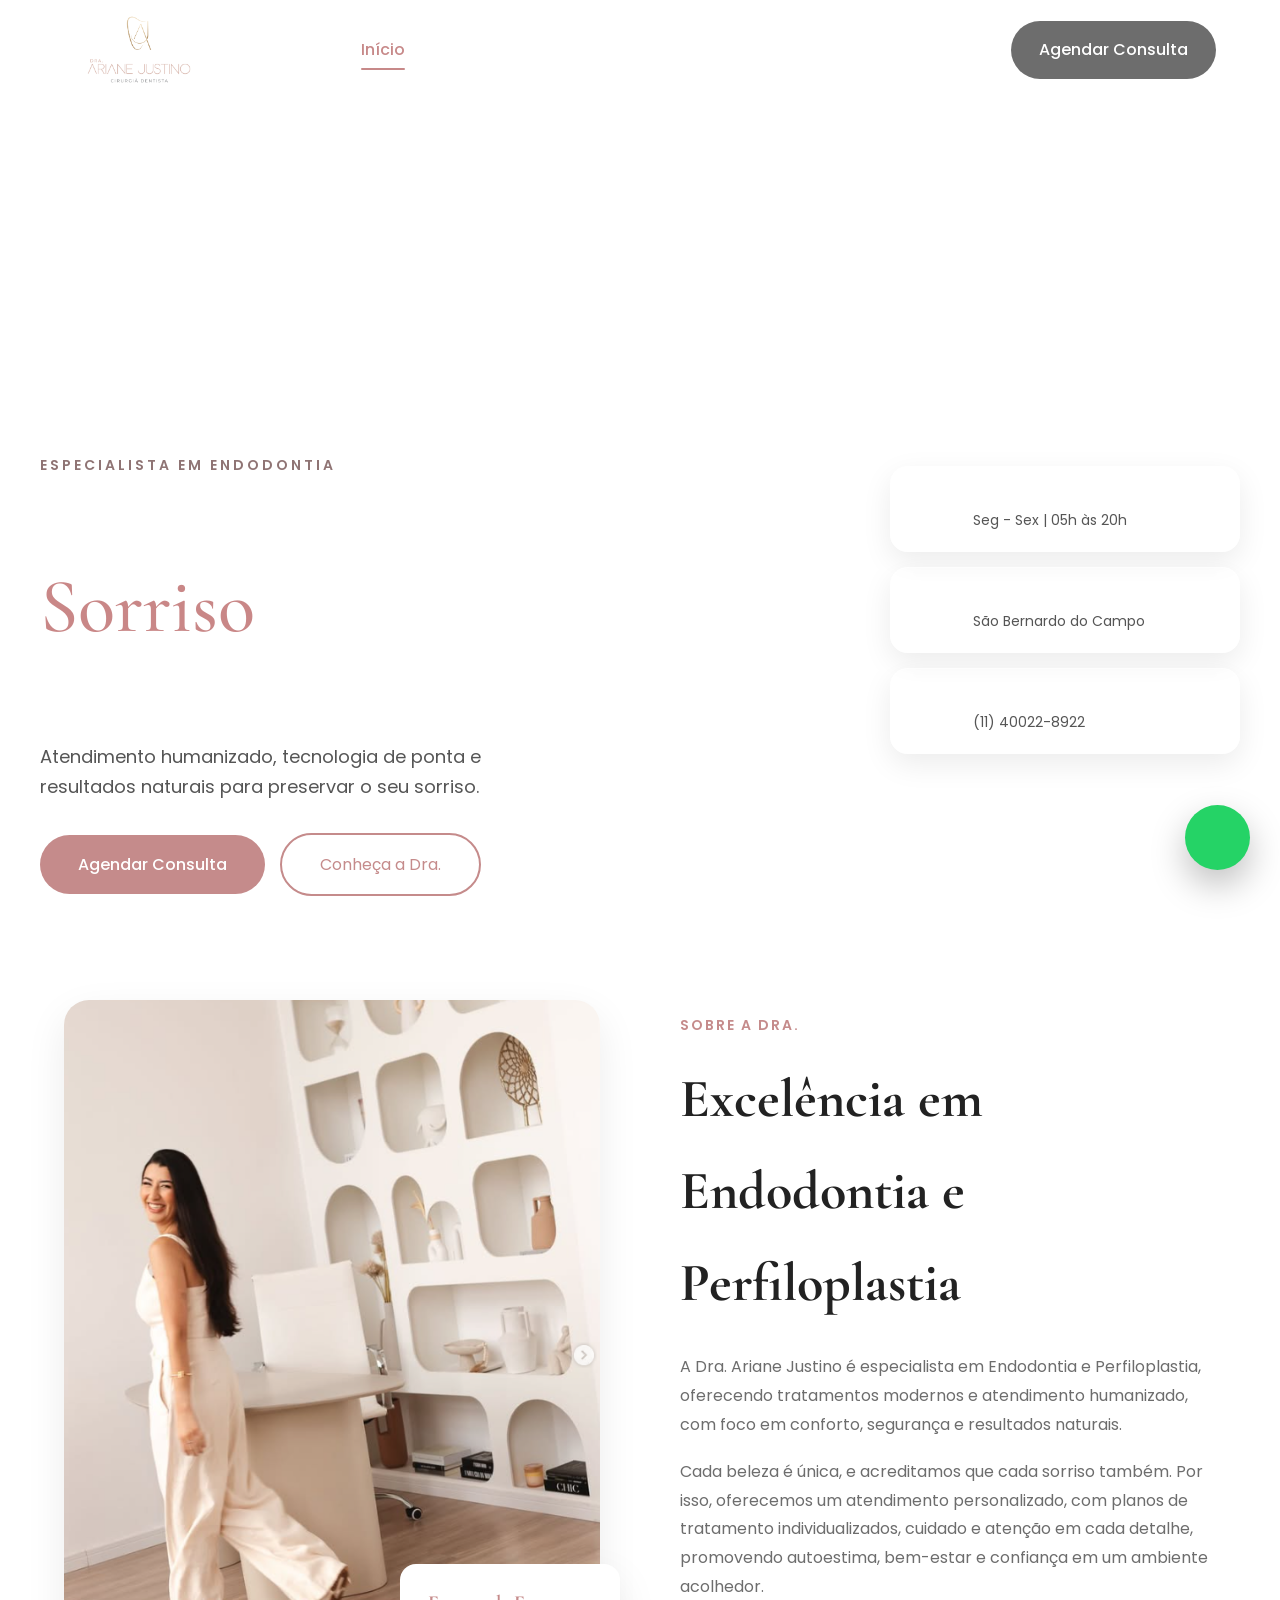
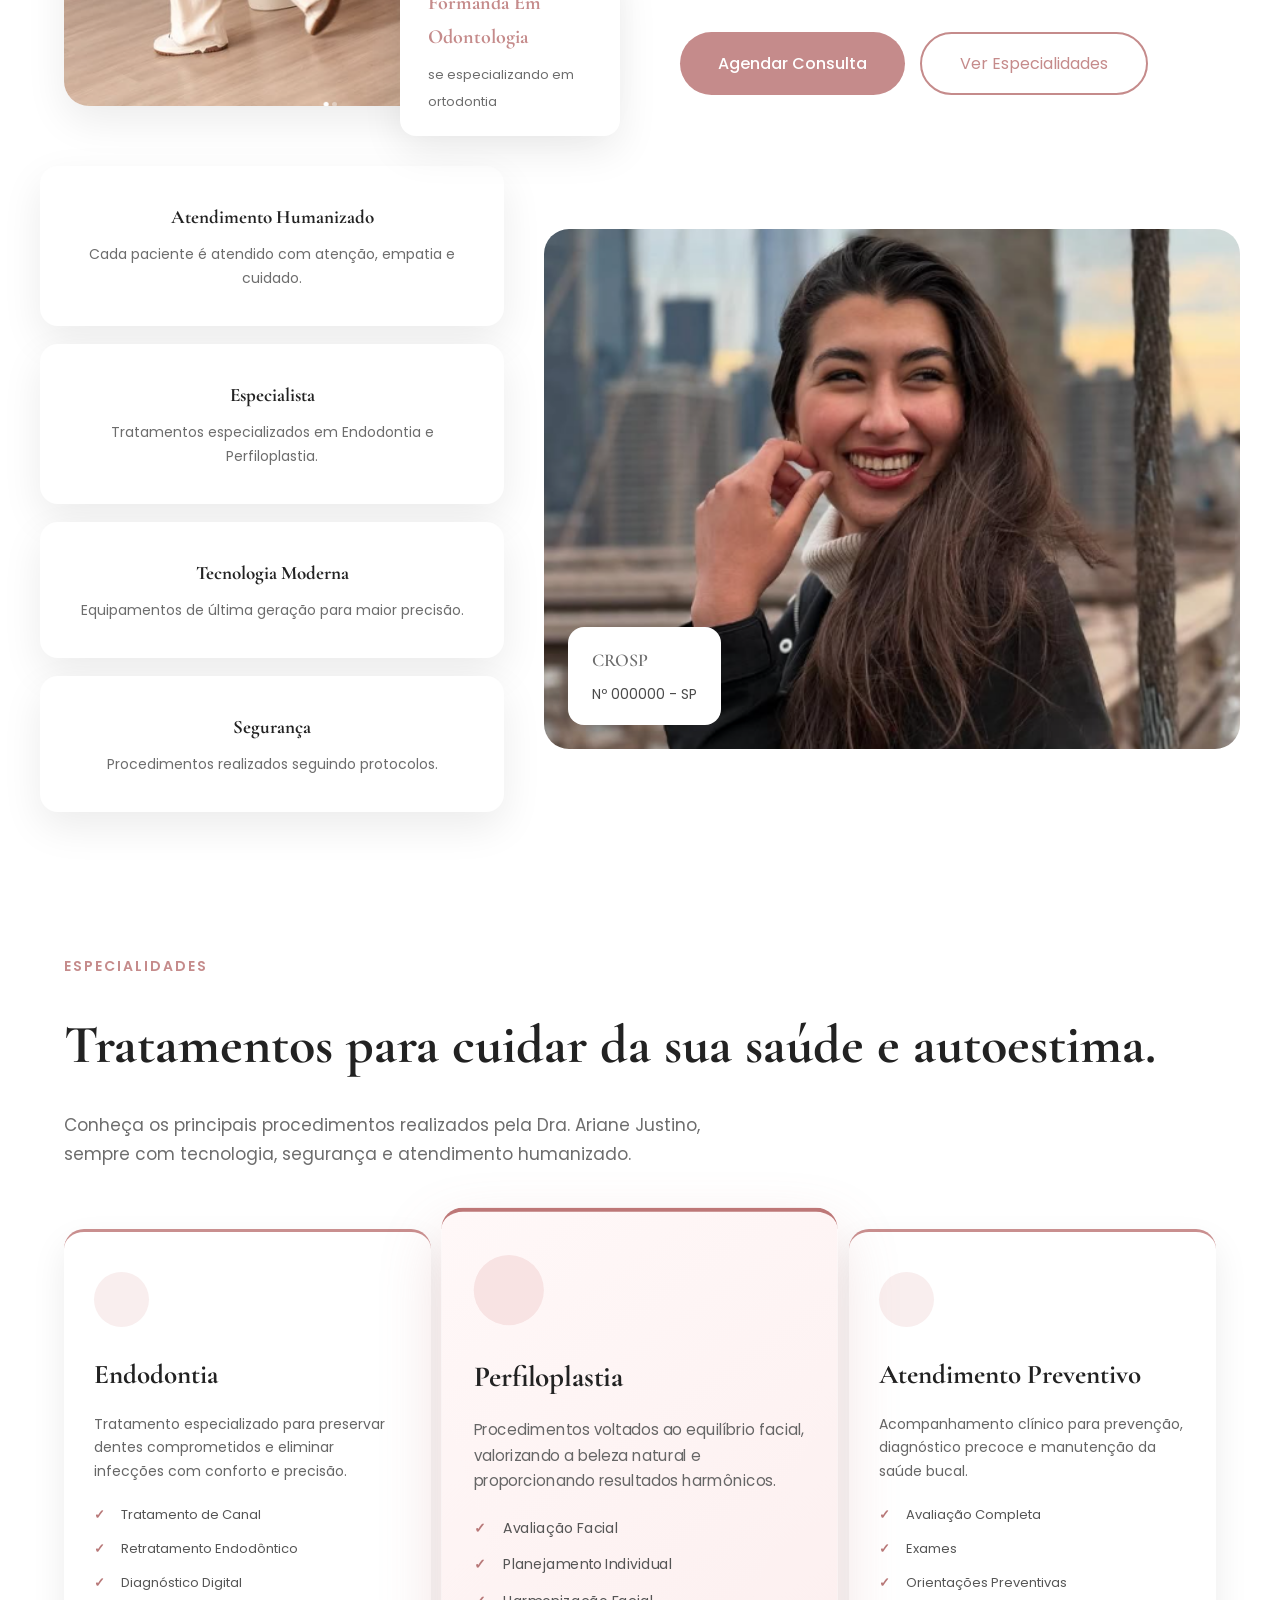
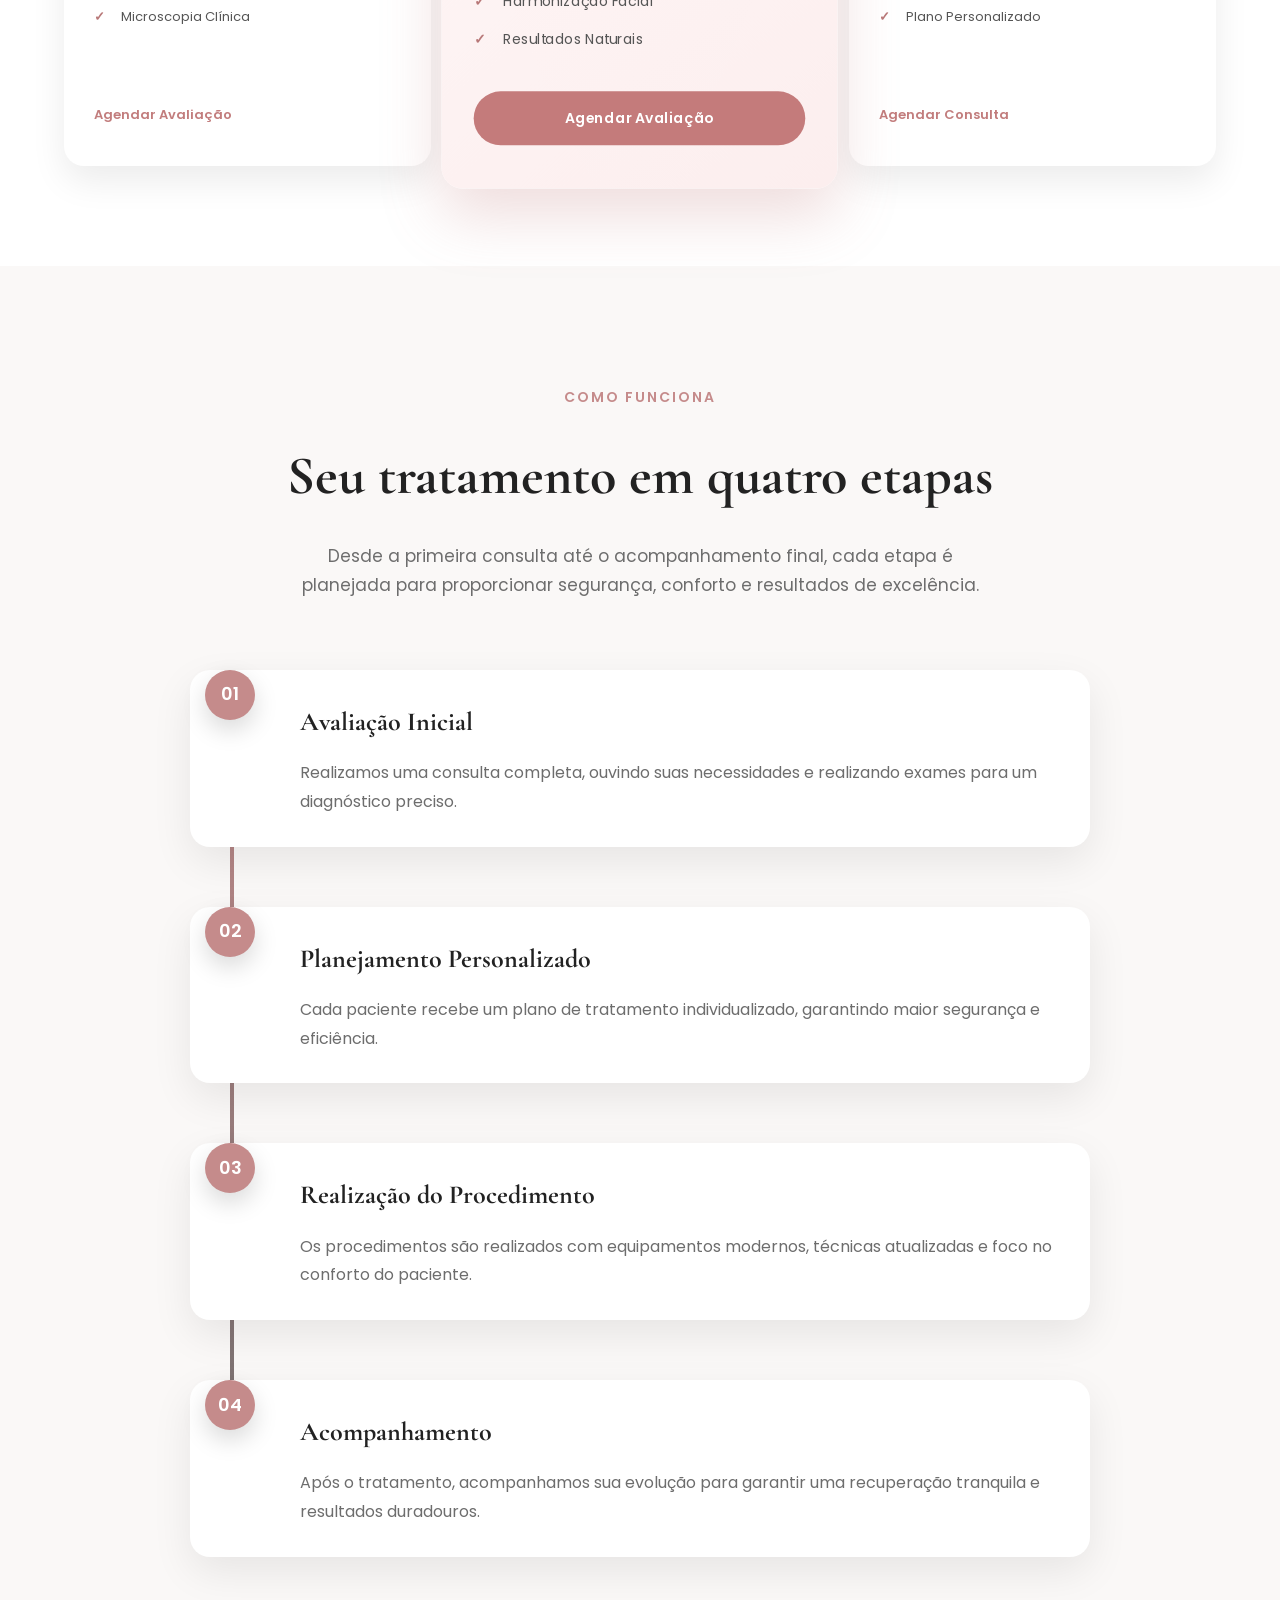
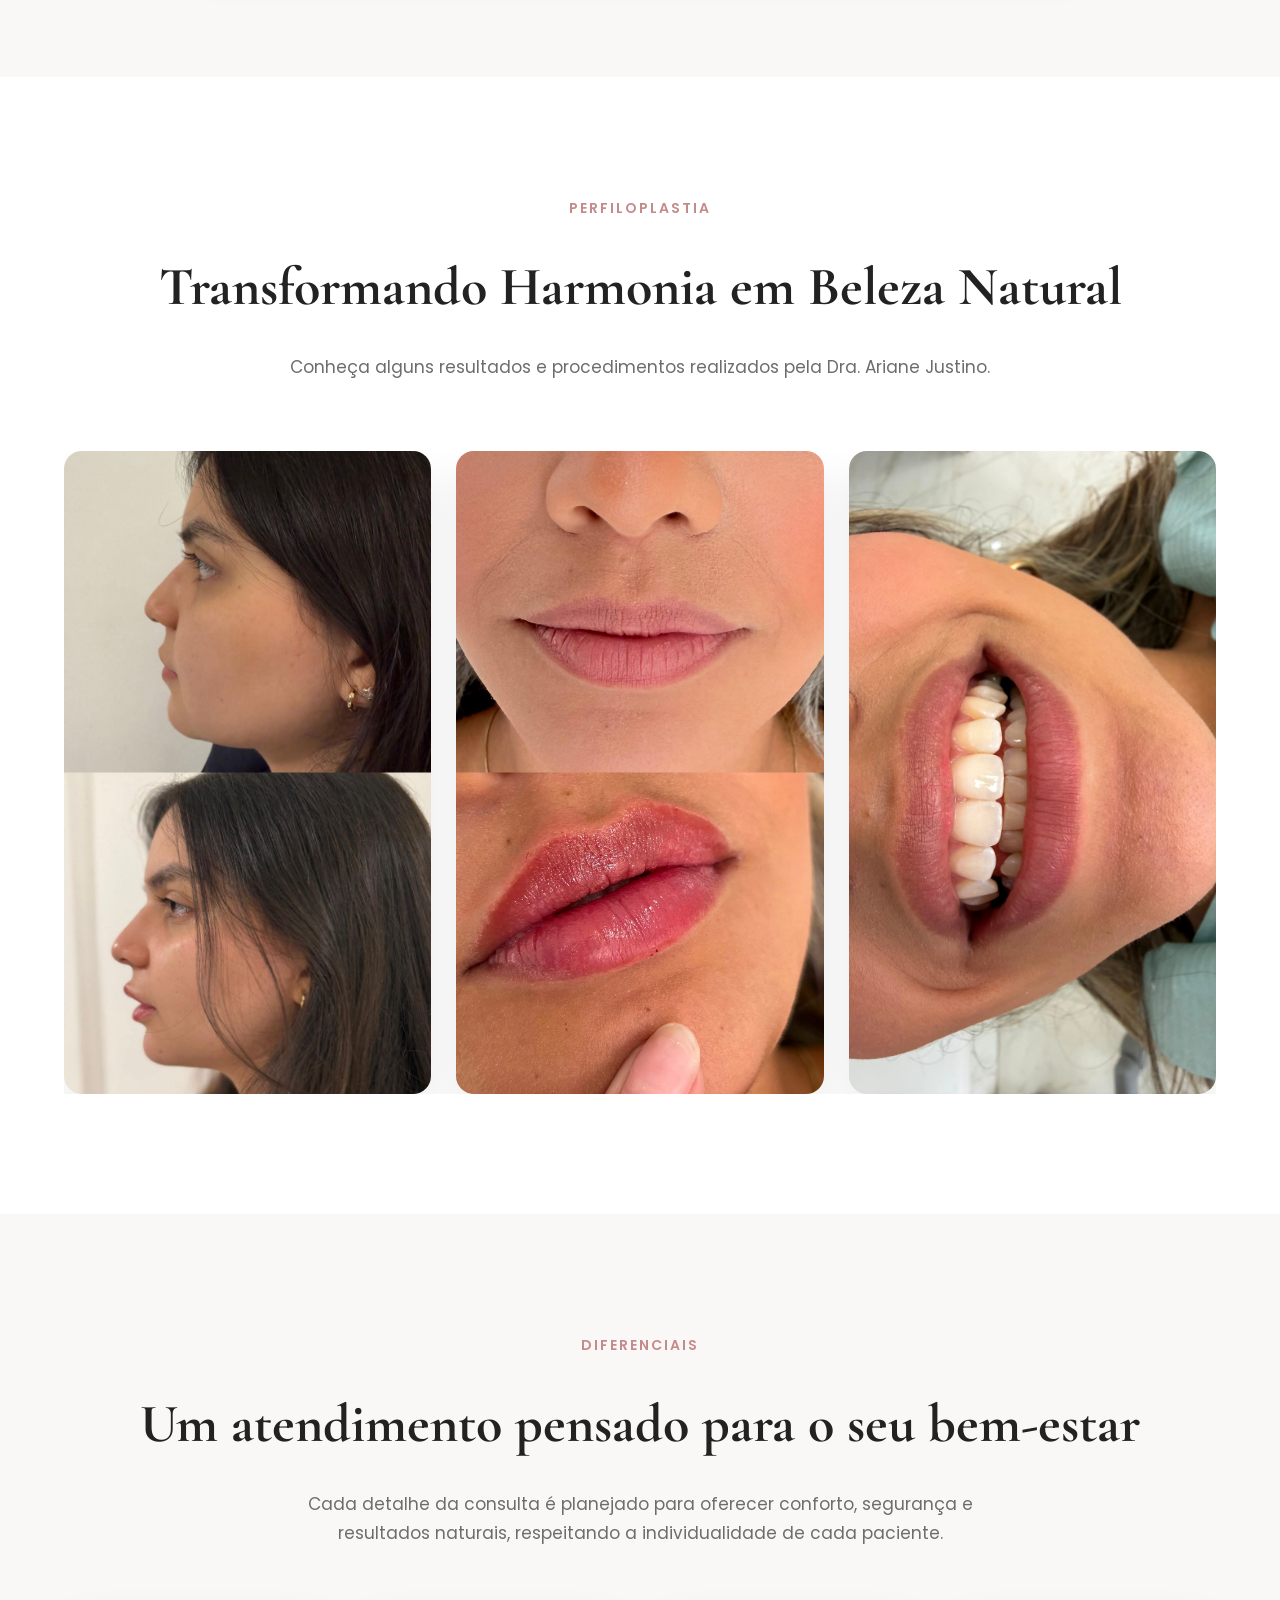
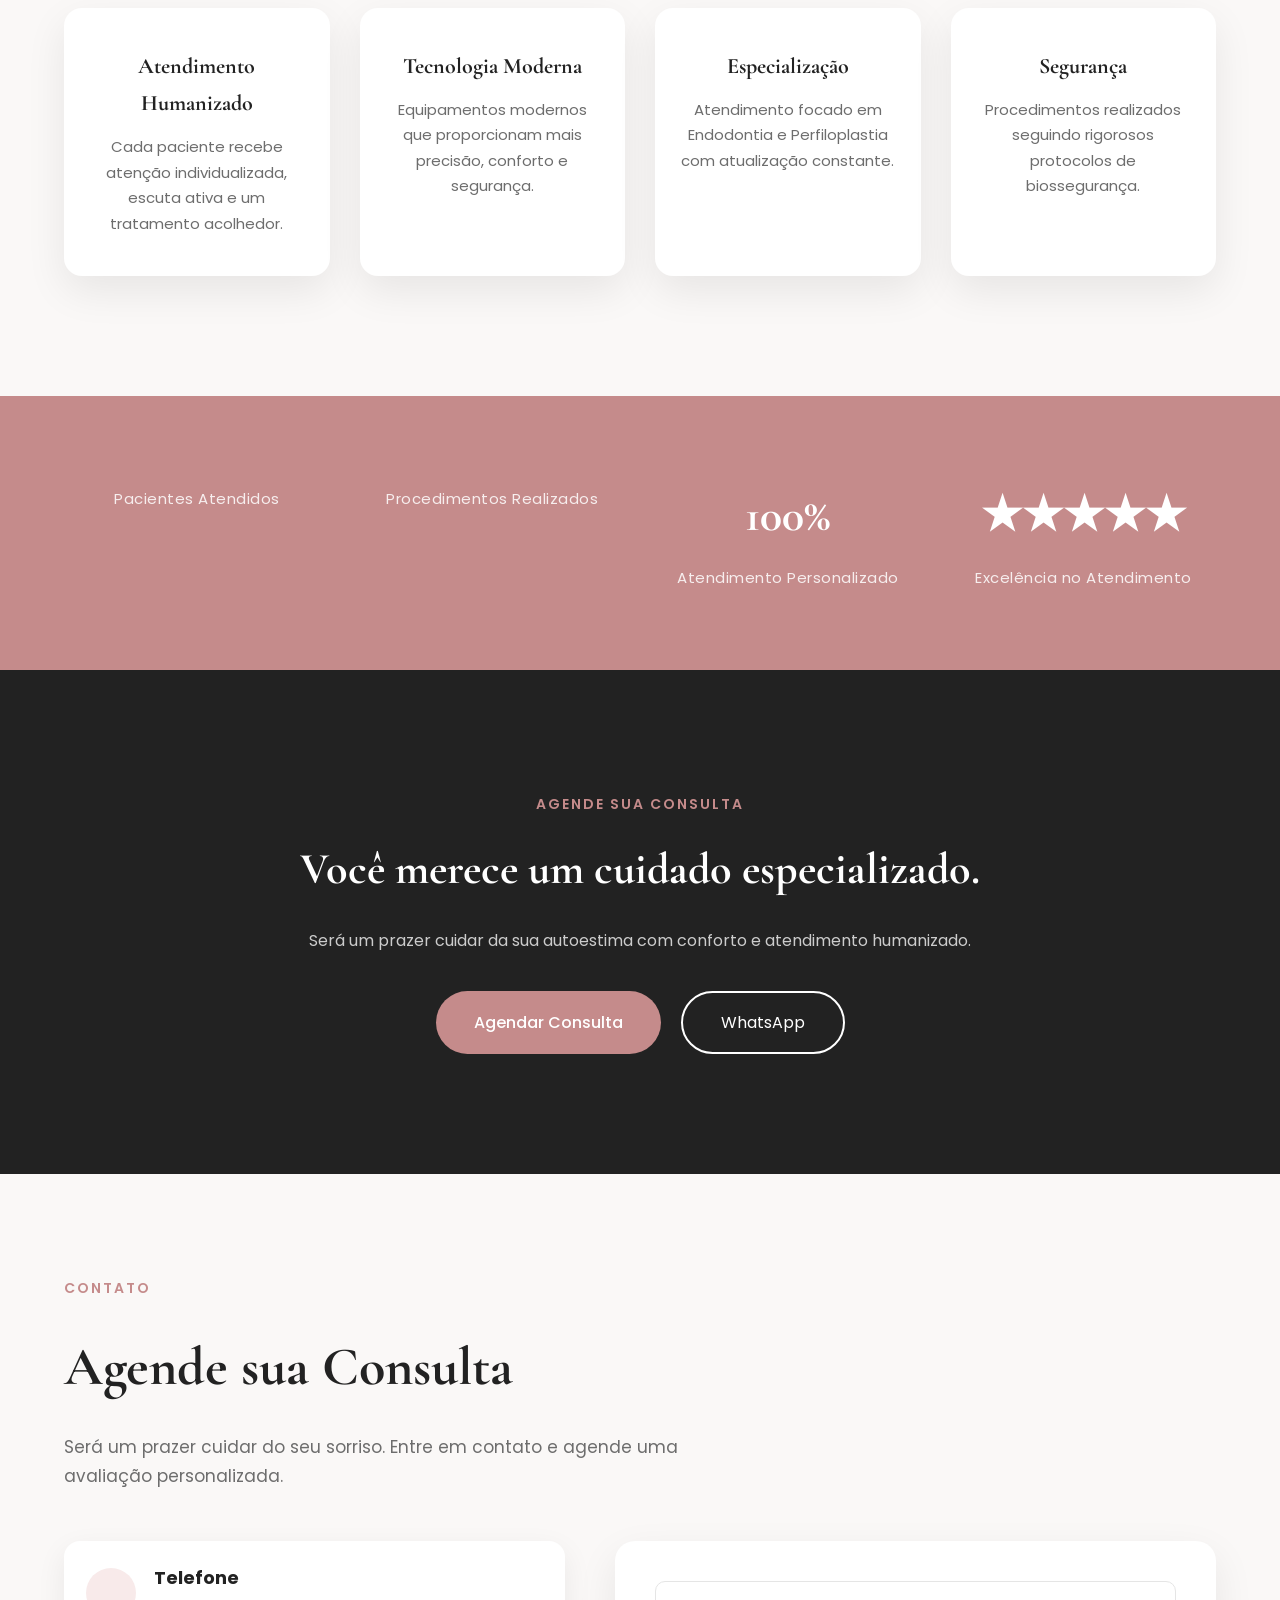
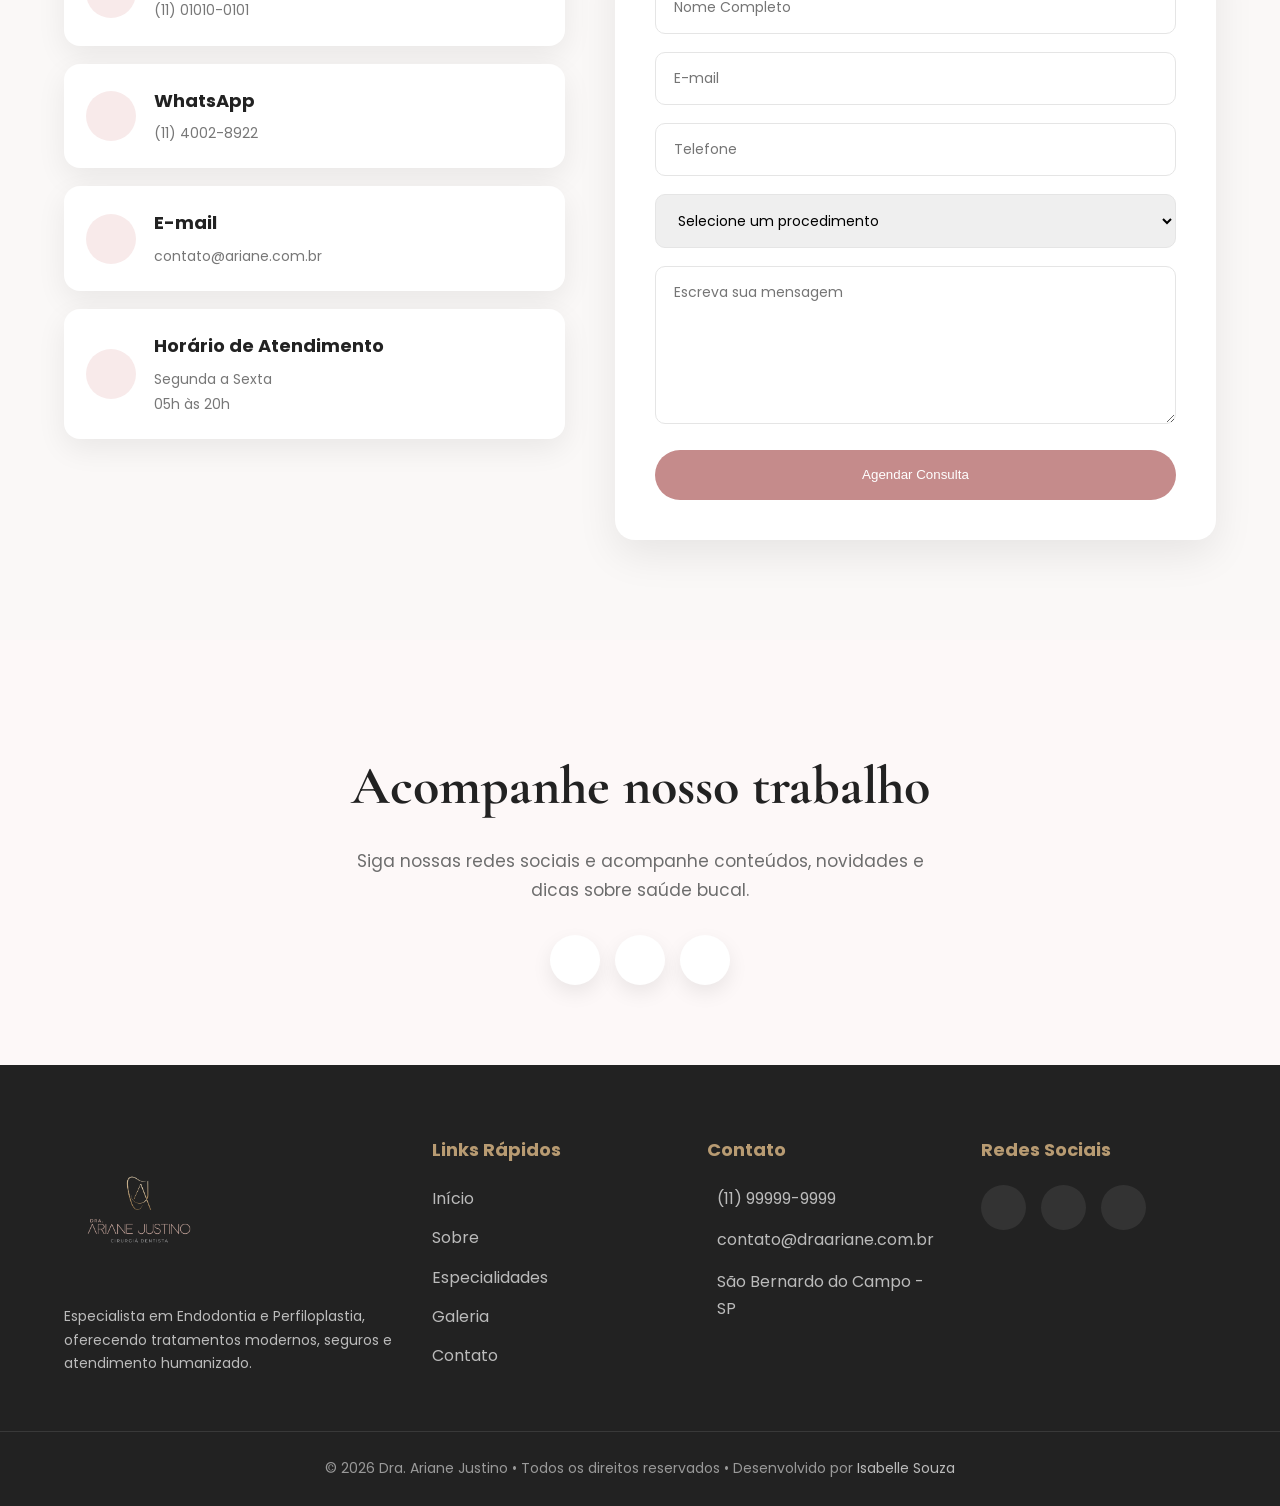
==== site-dentista/index.html @ b3c5ab9c "finalização" ====
<!DOCTYPE html>
<html lang="pt-BR">

<head>

    <meta charset="UTF-8">
    <meta name="viewport" content="width=device-width, initial-scale=1.0">
    <meta name="description"content="Especialista em Endodontia e Perfiloplastia. Atendimento humanizado porque ela é uma fofinha.">
    <meta name="keywords"content="dentista, endodontia e perfiloplastia">
    <meta name="author"content="Dra.Ariane Justino">

    <title>Dra. Ariane Justino | Endodontia e Perfiloplastia</title>

   
    <link rel="preconnect" href="https://fonts.googleapis.com">
    <link rel="preconnect" href="https://fonts.gstatic.com" crossorigin>
    <link href="https://fonts.googleapis.com/css2?family=Cormorant+Garamond:wght@400;500;600;700&family=Poppins:wght@300;400;500;600&display=swap" rel="stylesheet">
    <link href="https://cdn.jsdelivr.net/npm/remixicon@4.3.0/fonts/remixicon.css" rel="stylesheet">
    <link rel="stylesheet" href="css/ariane.css">

</head>

<body>

<header>

    <div class="container">

        <a href="#inicio">
            <img src="img/logo.png" class="logo" alt="Logo Dra. Ariane">
        </a>

        <nav>
            <a href="#inicio">Início</a>
            <a href="#sobre">Sobre</a>
            <a href="#especialidades">Especialidades</a>
            <a href="#galeria">Galeria</a>
            <a href="#contato">Contato</a>
        </nav>

        <a href="https://wa.me/5511999999999"
           class="btn-header"
           target="_blank"
           rel="noopener">
            Agendar Consulta
        </a>

        <!-- MENU HAMBÚRGUER -->
        <div class="menu-toggle">
            <span></span>
            <span></span>
            <span></span>
        </div>

    </div>

</header>

<section class="hero" id="inicio">

    <!-- Vídeo -->
    <video autoplay muted loop playsinline class="hero-video">
        <source src="videos/hero.mp4" type="video/mp4">
    </video>

    <!-- Conteúdo -->
    <div class="container hero-container">

        <div class="hero-text">

            <span class="subtitle">
                ESPECIALISTA EM ENDODONTIA
            </span>

            <h1>
                Cuide do seu
                <span>Sorriso</span>
                com quem entende.
            </h1>

            <p>
                Atendimento humanizado,
                tecnologia de ponta
                e resultados naturais
                para preservar o seu sorriso.
            </p>

            <div class="hero-buttons">
                <a href="#contato" class="btn-primary">
                    Agendar Consulta
                </a>
                <a href="#sobre" class="btn-secondary">
                    Conheça a Dra.
                </a>
            </div>

        </div>

        <div class="hero-info">

            <div class="glass-card">
                <i class="ri-time-line"></i>
                <div>
                    <h3>HORÁRIOS</h3>
                    <p>Seg - Sex | 05h às 20h</p>
                </div>
            </div>

            <div class="glass-card">
                <i class="ri-map-pin-line"></i>
                <div>
                    <h3>LOCALIZAÇÃO</h3>
                    <p>São Bernardo do Campo</p>
                </div>
            </div>

            <div class="glass-card">
                <i class="ri-whatsapp-line"></i>
                <div>
                    <h3>WHATSAPP</h3>
                    <p>(11) 40022-8922</p>
                </div>
            </div>

        </div>

    </div>

</section>

<!-- SOBRE -->

<section class="about" id="sobre">

    <div class="container about-container">

        <!-- FOTO -->
        <div class="about-image">

            <img src="img/ariane-justino.png" alt="Dra. Ariane Justino">

            <div class="experience-card">
                <h2>formanda em odontologia</h2>
                <span>se especializando em ortodontia</span>
            </div>

        </div>

        <!-- TEXTO -->
        <div class="about-content">

            <span class="section-subtitle">
                SOBRE A DRA.
            </span>

            <h2 class="section-title">
                Excelência em Endodontia
                e Perfiloplastia
            </h2>

            <p>
                A Dra. Ariane Justino é especialista em Endodontia e
                Perfiloplastia, oferecendo tratamentos modernos e
                atendimento humanizado, com foco em conforto,
                segurança e resultados naturais.
            </p>

            <p>
                Cada beleza é única, e acreditamos que cada sorriso também.
                Por isso, oferecemos um atendimento personalizado,
                com planos de tratamento individualizados,
                cuidado e atenção em cada detalhe, promovendo autoestima,
                bem-estar e confiança em um ambiente acolhedor.
            </p>

            <div class="about-buttons">
                <a href="#contato" class="btn-primary">
                    Agendar Consulta
                </a>
                <a href="#especialidades" class="btn-secondary">
                    Ver Especialidades
                </a>
            </div>

        </div>

    </div>

    <!-- DIFERENCIAIS -->
    <div class="about-highlight">

        <!-- CARDS -->
        <div class="features-container">

            <div class="feature-card">
                <i class="ri-heart-pulse-fill"></i>
                <h3>Atendimento Humanizado</h3>
                <p>
                    Cada paciente é atendido com
                    atenção, empatia e cuidado.
                </p>
            </div>

            <div class="feature-card">
                <i class="ri-tooth-line"></i>
                <h3>Especialista</h3>
                <p>
                    Tratamentos especializados
                    em Endodontia e Perfiloplastia.
                </p>
            </div>

            <div class="feature-card">
                <i class="ri-hospital-line"></i>
                <h3>Tecnologia Moderna</h3>
                <p>
                    Equipamentos de última geração
                    para maior precisão.
                </p>
            </div>

            <div class="feature-card">
                <i class="ri-shield-check-fill"></i>
                <h3>Segurança</h3>
                <p>
                    Procedimentos realizados
                    seguindo protocolos.
                </p>
            </div>

        </div>

        <!-- FOTO -->
        <div class="about-photo">

            <img src="img/dr-ariane-justino.png" alt="Dra. Ariane Justino">

            <div class="crosp-card">
                <h3>CROSP</h3>
                <span>Nº 000000 - SP</span>
            </div>

        </div>

    </div>

</section>

<!-- ESPECIALIDADES -->

<section class="services" id="especialidades">

    <div class="container">

        <span class="section-subtitle">
            ESPECIALIDADES
        </span>

        <h2 class="section-title">
            Tratamentos para cuidar
            da sua saúde e autoestima.
        </h2>

        <p class="section-description">
            Conheça os principais procedimentos realizados pela
            Dra. Ariane Justino, sempre com tecnologia,
            segurança e atendimento humanizado.
        </p>

        <div class="services-grid">

            <article class="service-card">

                <div class="service-icon">
                    <i class="ri-tooth-line"></i>
                </div>

                <h3>Endodontia</h3>

                <p>
                    Tratamento especializado para preservar
                    dentes comprometidos e eliminar infecções
                    com conforto e precisão.
                </p>

                <ul>
                    <li><i class="ri-check-line"></i> Tratamento de Canal</li>
                    <li><i class="ri-check-line"></i> Retratamento Endodôntico</li>
                    <li><i class="ri-check-line"></i> Diagnóstico Digital</li>
                    <li><i class="ri-check-line"></i> Microscopia Clínica</li>
                </ul>

                <a href="#contato" class="service-button">
                    Agendar Avaliação
                    <i class="ri-arrow-right-line"></i>
                </a>

            </article>

            <article class="service-card">

                <div class="service-icon">
                    <i class="ri-sparkling-2-line"></i>
                </div>

                <h3>Perfiloplastia</h3>

                <p>
                    Procedimentos voltados ao equilíbrio facial,
                    valorizando a beleza natural e proporcionando
                    resultados harmônicos.
                </p>

                <ul>
                    <li><i class="ri-check-line"></i> Avaliação Facial</li>
                    <li><i class="ri-check-line"></i> Planejamento Individual</li>
                    <li><i class="ri-check-line"></i> Harmonização Facial</li>
                    <li><i class="ri-check-line"></i> Resultados Naturais</li>
                </ul>

                <a href="#contato" class="service-button">
                    Agendar Avaliação
                    <i class="ri-arrow-right-line"></i>
                </a>

            </article>

            <article class="service-card">

                <div class="service-icon">
                    <i class="ri-heart-pulse-line"></i>
                </div>

                <h3>Atendimento Preventivo</h3>

                <p>
                    Acompanhamento clínico para prevenção,
                    diagnóstico precoce e manutenção da saúde bucal.
                </p>

                <ul>
                    <li><i class="ri-check-line"></i> Avaliação Completa</li>
                    <li><i class="ri-check-line"></i> Exames</li>
                    <li><i class="ri-check-line"></i> Orientações Preventivas</li>
                    <li><i class="ri-check-line"></i> Plano Personalizado</li>
                </ul>

                <a href="#contato" class="service-button">
                    Agendar Consulta
                    <i class="ri-arrow-right-line"></i>
                </a>

            </article>

        </div>

    </div>

</section>



<section class="process" id="processo">

    <div class="container">

        <span class="section-subtitle">
            COMO FUNCIONA
        </span>

        <h2 class="section-title">
            Seu tratamento em quatro etapas
        </h2>

        <p class="section-description">
            Desde a primeira consulta até o acompanhamento final,
            cada etapa é planejada para proporcionar segurança,
            conforto e resultados de excelência.
        </p>

        <div class="timeline">

            <div class="timeline-item">
                <div class="circle">01</div>
                <div class="timeline-content">
                    <h3>Avaliação Inicial</h3>
                    <p>
                        Realizamos uma consulta completa,
                        ouvindo suas necessidades e realizando
                        exames para um diagnóstico preciso.
                    </p>
                </div>
            </div>

            <div class="timeline-item">
                <div class="circle">02</div>
                <div class="timeline-content">
                    <h3>Planejamento Personalizado</h3>
                    <p>
                        Cada paciente recebe um plano de
                        tratamento individualizado,
                        garantindo maior segurança e eficiência.
                    </p>
                </div>
            </div>

            <div class="timeline-item">
                <div class="circle">03</div>
                <div class="timeline-content">
                    <h3>Realização do Procedimento</h3>
                    <p>
                        Os procedimentos são realizados com
                        equipamentos modernos, técnicas atualizadas
                        e foco no conforto do paciente.
                    </p>
                </div>
            </div>

            <div class="timeline-item">
                <div class="circle">04</div>
                <div class="timeline-content">
                    <h3>Acompanhamento</h3>
                    <p>
                        Após o tratamento, acompanhamos sua evolução
                        para garantir uma recuperação tranquila e
                        resultados duradouros.
                    </p>
                </div>
            </div>

        </div>

    </div>

</section>


<section class="gallery" id="galeria">

    <div class="container">

        <span class="section-subtitle">
            PERFILOPLASTIA
        </span>

        <h2 class="section-title">
            Transformando Harmonia em Beleza Natural
        </h2>

        <p class="section-description">
            Conheça alguns resultados e procedimentos realizados pela Dra. Ariane Justino.
        </p>

        <div class="gallery-slider">
            <div class="gallery-track">

                <div class="gallery-item">
                    <img src="img/procedimento1.jpg" alt="Perfiloplastia 1">
                    <div class="gallery-overlay">
                        <h3>Perfiloplastia</h3>
                        <p>Planejamento Facial</p>
                    </div>
                </div>

                <div class="gallery-item">
                    <img src="img/procedimento2.jpg" alt="Perfiloplastia 2">
                    <div class="gallery-overlay">
                        <h3>Perfiloplastia</h3>
                        <p>Harmonização Facial</p>
                    </div>
                </div>

                <div class="gallery-item">
                    <img src="img/procedimento3.jpg" alt="Perfiloplastia 3">
                    <div class="gallery-overlay">
                        <h3>Perfiloplastia</h3>
                        <p>Resultados Naturais</p>
                    </div>
                </div>

                <div class="gallery-item">
                    <img src="img/procedimento4.jpg" alt="Perfiloplastia 4">
                    <div class="gallery-overlay">
                        <h3>Perfiloplastia</h3>
                        <p>Planejamento Individual</p>
                    </div>
                </div>

                <div class="gallery-item">
                    <img src="img/procedimento5.jpg" alt="Perfiloplastia 5">
                    <div class="gallery-overlay">
                        <h3>Perfiloplastia</h3>
                        <p>Precisão e Segurança</p>
                    </div>
                </div>

                <div class="gallery-item">
                    <img src="img/procedimento6.jpg" alt="Perfiloplastia 6">
                    <div class="gallery-overlay">
                        <h3>Perfiloplastia</h3>
                        <p>Técnicas Modernas</p>
                    </div>
                </div>

                <div class="gallery-item">
                    <img src="img/procedimento7.jpg" alt="Perfiloplastia 7">
                    <div class="gallery-overlay">
                        <h3>Perfiloplastia</h3>
                        <p>Beleza Natural</p>
                    </div>
                </div>

                <div class="gallery-item">
                    <img src="img/procedimento8.jpg" alt="Perfiloplastia 8">
                    <div class="gallery-overlay">
                        <h3>Perfiloplastia</h3>
                        <p>Autoestima Renovada</p>
                    </div>
                </div>

                <div class="gallery-item">
                    <img src="img/procedimento9.jpg" alt="Perfiloplastia 9">
                    <div class="gallery-overlay">
                        <h3>Perfiloplastia</h3>
                        <p>Resultado Natural</p>
                    </div>
                </div>

            </div>
        </div>

    </div>

</section>



<section class="differentials" id="diferenciais">

    <div class="container">

        <span class="section-subtitle">
            DIFERENCIAIS
        </span>

        <h2 class="section-title">
            Um atendimento pensado para o seu bem-estar
        </h2>

        <p class="section-description">
            Cada detalhe da consulta é planejado para oferecer conforto,
            segurança e resultados naturais, respeitando a individualidade
            de cada paciente.
        </p>

        <div class="differentials-grid">

            <div class="differential-card">
                <i class="ri-heart-pulse-fill"></i>
                <h3>Atendimento Humanizado</h3>
                <p>
                    Cada paciente recebe atenção individualizada,
                    escuta ativa e um tratamento acolhedor.
                </p>
            </div>

            <div class="differential-card">
                <i class="ri-microscope-line"></i>
                <h3>Tecnologia Moderna</h3>
                <p>
                    Equipamentos modernos que proporcionam mais
                    precisão, conforto e segurança.
                </p>
            </div>

            <div class="differential-card">
                <i class="ri-award-fill"></i>
                <h3>Especialização</h3>
                <p>
                    Atendimento focado em Endodontia
                    e Perfiloplastia com atualização constante.
                </p>
            </div>

            <div class="differential-card">
                <i class="ri-shield-check-fill"></i>
                <h3>Segurança</h3>
                <p>
                    Procedimentos realizados seguindo
                    rigorosos protocolos de biossegurança.
                </p>
            </div>

        </div>

    </div>

</section>

<section class="stats">

    <div class="container">

        <div class="stats-grid">

            <div class="stat-card">
                <h2><!-- ex: 500+ --></h2>
                <p>Pacientes Atendidos</p>
            </div>

            <div class="stat-card">
                <h2><!-- ex: 1200+ --></h2>
                <p>Procedimentos Realizados</p>
            </div>

            <div class="stat-card">
                <h2>100%</h2>
                <p>Atendimento Personalizado</p>
            </div>

            <div class="stat-card">
                <h2>★★★★★</h2>
                <p>Excelência no Atendimento</p>
            </div>

        </div>

    </div>

</section>



<section class="cta">

    <div class="container">

        <div class="cta-content">

            <span class="section-subtitle">
                AGENDE SUA CONSULTA
            </span>

            <h2>
                Você merece
                um cuidado especializado.
            </h2>

            <p>
                Será um prazer cuidar da sua autoestima
                com conforto e atendimento humanizado.
            </p>

            <div class="cta-buttons">
                <a href="#contato" class="btn-primary">
                    Agendar Consulta
                </a>
                <a href="https://wa.me/5511999999999" class="btn-secondary" target="_blank" rel="noopener">
                    WhatsApp
                </a>
            </div>

        </div>

    </div>

</section>

<!-- CONTATO -->

<section class="contact" id="contato">

    <div class="container">

        <span class="section-subtitle">
            CONTATO
        </span>

        <h2 class="section-title">
            Agende sua Consulta
        </h2>

        <p class="section-description">
            Será um prazer cuidar do seu sorriso.
            Entre em contato e agende uma avaliação personalizada.
        </p>

        <div class="contact-container">

            <!-- INFORMAÇÕES DE CONTATO-->
            <div class="contact-info">

                <div class="info-card">
                    <i class="ri-phone-fill"></i>
                    <div>
                        <h3>Telefone</h3>
                        <p>(11) 01010-0101</p>
                    </div>
                </div>

                <div class="info-card">
                    <i class="ri-whatsapp-fill"></i>
                    <div>
                        <h3>WhatsApp</h3>
                        <p>(11) 4002-8922</p>
                    </div>
                </div>

                <div class="info-card">
                    <i class="ri-mail-fill"></i>
                    <div>
                        <h3>E-mail</h3>
                        <p>contato@ariane.com.br</p>
                    </div>
                </div>

                <div class="info-card">
                    <i class="ri-time-fill"></i>
                    <div>
                        <h3>Horário de Atendimento</h3>
                        <p>
                            Segunda a Sexta<br>
                            05h às 20h
                        </p>
                    </div>
                </div>

            </div>

            <!-- FORMULÁRIO -->
            <div class="contact-form">

                <form>

                    <div class="input-group">
                        <input type="text" name="nome" placeholder="Nome Completo" required>
                    </div>

                    <div class="input-group">
                        <input type="email" name="email" placeholder="E-mail" required>
                    </div>

                    <div class="input-group">
                        <input type="tel" name="telefone" placeholder="Telefone">
                    </div>

                    <div class="input-group">
                        <select name="procedimento" required>
                            <option selected disabled value="">Selecione um procedimento</option>
                            <option>Endodontia</option>
                            <option>Perfiloplastia</option>
                            <option>Consulta de Avaliação</option>
                        </select>
                    </div>

                    <div class="input-group">
                        <textarea name="mensagem" rows="6" placeholder="Escreva sua mensagem"></textarea>
                    </div>

                    <button type="submit" class="btn-primary">
                        Agendar Consulta
                    </button>

                </form>

            </div>

        </div>

    </div>

</section>

<!-- REDES SOCIAIS -->

<section class="socials">

    <div class="container">

        <h2 class="section-title">
            Acompanhe nosso trabalho
        </h2>

        <p class="section-description">
            Siga nossas redes sociais e acompanhe conteúdos,
            novidades e dicas sobre saúde bucal.
        </p>

        <div class="social-icons">

            <a href="https://instagram.com/" target="_blank" rel="noopener" aria-label="Instagram">
                <i class="ri-instagram-line"></i>
            </a>

            <a href="https://wa.me/5511999999999" target="_blank" rel="noopener" aria-label="WhatsApp">
                <i class="ri-whatsapp-line"></i>
            </a>

            <a href="mailto:contato@draariane.com.br" aria-label="E-mail">
                <i class="ri-mail-line"></i>
            </a>

        </div>

    </div>

</section>

<footer class="footer">

    <div class="container">

        <div class="footer-about">
            <img src="img/logo.png" alt="Logo Dra. Ariane">
            <p>
                Especialista em Endodontia e Perfiloplastia,
                oferecendo tratamentos modernos, seguros
                e atendimento humanizado.
            </p>
        </div>

        <div class="footer-links">
            <h3>Links Rápidos</h3>
            <ul>
                <li><a href="#inicio">Início</a></li>
                <li><a href="#sobre">Sobre</a></li>
                <li><a href="#especialidades">Especialidades</a></li>
                <li><a href="#galeria">Galeria</a></li>
                <li><a href="#contato">Contato</a></li>
            </ul>
        </div>

        <div class="footer-contact">
            <h3>Contato</h3>
            <p><i class="ri-phone-fill"></i> (11) 99999-9999</p>
            <p><i class="ri-mail-fill"></i> contato@draariane.com.br</p>
            <p><i class="ri-map-pin-fill"></i> São Bernardo do Campo - SP</p>
        </div>

        <!-- Redes sociais-->
        <div class="footer-social">
            <h3>Redes Sociais</h3>
            <div class="social-icons">

                <a href="#" target="_blank" rel="noopener" aria-label="Instagram">
                    <i class="ri-instagram-line"></i>
                </a>

                <a href="https://www.linkedin.com/in/ariane-justino-483854197/" target="_blank" rel="noopener" aria-label="LinkedIn">
                    <i class="ri-linkedin-circle-line"></i>
                </a>

                <a href="#" target="_blank" rel="noopener" aria-label="WhatsApp">
                    <i class="ri-whatsapp-line"></i>
                </a>

            </div>
        </div>

    </div>

    <div class="footer-bottom">
        <p>
            © 2026 Dra. Ariane Justino • Todos os direitos reservados • Desenvolvido por
            <a href="https://www.linkedin.com/in/isabellesouza-sz/" target="_blank" rel="noopener">Isabelle Souza</a>
        </p>
    </div>

</footer>

<!-- WHATSAPP FLUTUANTE -->
<a href="https://wa.me/5511999999999"
   target="_blank"
   rel="noopener"
   class="whatsapp-button"
   aria-label="WhatsApp">
    <i class="ri-whatsapp-fill"></i>
</a>

<!-- VOLTAR AO TOPO -->
<button id="backToTop" class="back-top" aria-label="Voltar ao topo">
    <i class="ri-arrow-up-line"></i>
</button>

<!-- LIGHTBOX -->
<div class="lightbox">
    <span class="close-lightbox">
        <i class="ri-close-line"></i>
    </span>
    <img src="" alt="Imagem ampliada">
</div>

<script src="js/justino.js"></script>
<script src="js/galeria.js"></script>

</body>

</html>
---- site-dentista/css/ariane.css ----
*{
    margin:0;
    padding:0;
    box-sizing:border-box;
}

html{
    scroll-behavior:smooth;
}

body{
    font-family:'Poppins',sans-serif;
    background:#ffffff;
    color:#333;
    overflow-x:hidden;
}

img{
    max-width:100%;
    display:block;
}

a{
    text-decoration:none;
}

ul{
    list-style:none;
}

button{
    border:none;
    background:none;
    cursor:pointer;
}

input,
textarea,
select{
    outline:none;
    border:none;
    font-family:'Poppins',sans-serif;
}

:root{
    --primary:#c58b8b;
    --secondary:#e7d3c7;
    --gold:#b89b72;
    --white:#ffffff;
    --light:#faf8f7;
    --gray:#6d6d6d;
    --dark:#222222;
    --shadow:0 15px 40px rgba(0,0,0,.08);
    --radius:18px;
    --transition:.4s ease;
}

body{
    background:var(--white);
    color:var(--dark);
    line-height:1.7;
}

.container{
    width:90%;
    max-width:1200px;
    margin:auto;
}

.section-subtitle{
    color:var(--primary);
    letter-spacing:2px;
    text-transform:uppercase;
    font-size:14px;
    font-weight:600;
}

.section-title{
    font-family:'Cormorant Garamond',serif;
    font-size:54px;
    margin:20px 0;
    color:var(--dark);
}

.section-description{
    max-width:700px;
    color:var(--gray);
    font-size:17px;
}

.btn-primary{
    display:inline-flex;
    align-items:center;
    justify-content:center;
    padding:16px 38px;
    background:var(--primary);
    color:var(--white);
    border-radius:50px;
    transition:var(--transition);
    font-weight:500;
}

.btn-primary:hover{
    background:var(--gray);
    transform:translateY(-4px);
}

.btn-secondary{
    display:inline-flex;
    align-items:center;
    justify-content:center;
    padding:16px 38px;
    border:2px solid var(--primary);
    color:var(--primary);
    border-radius:50px;
    transition:var(--transition);
}

.btn-secondary:hover{
    background:var(--primary);
    color:white;
}

section{
    padding:120px 0;
}

::-webkit-scrollbar{
    width:10px;
}

::-webkit-scrollbar-track{
    background:#f2f2f2;
}

::-webkit-scrollbar-thumb{
    background:var(--primary);
    border-radius:20px;
}

/* =========================================
        HEADER
========================================= */

header {
    position: absolute;
    top: 0;
    left: 0;
    width: 100%;
    z-index: 100;
    background: transparent;
    transition: .4s ease, box-shadow .4s ease, padding .4s ease;
    animation:headerDown .8s ease;
}

header .container {
    display: flex;
    align-items: center;
    justify-content: space-between;
    height: 100px;
}

.logo {
    width: 150px;
    height: auto;
    display: block;
    position: relative;
    z-index: 101;
    transition: .3s;
}

.logo:hover{
    transform:scale(1.05);
}

nav{
    display:flex;
    align-items:center;
    gap:40px;
    position: relative;
    z-index: 101;
}

nav a{
    color:white;
    font-size:16px;
    font-weight:500;
    position:relative;
    transition:.3s;
}

nav a::after{
    content:"";
    position:absolute;
    left:0;
    bottom:-6px;
    width:0;
    height:2px;
    background:var(--gray);
    transition:.4s;
}

nav a:hover{
    color:var(--gray);
}

nav a:hover::after{
    width:100%;
}

header nav a.active {
    color: #c78989;
}

header nav a.active::after {
    content: '';
    position:absolute;
    width:100%;
    height:2px;
    background:#c78989;
    bottom: -6px;
    left:0;
    border-radius: 10px;
}

.btn-header{
    background:var(--gray);
    color:white;
    padding:15px 28px;
    border-radius:40px;
    transition:.4s;
    font-weight:500;
}

.btn-header:hover{
    background:var(--primary);
    transform:translateY(-4px);
}

.header-scroll{
    background: rgba(255,255,255,.95);
    backdrop-filter: blur(18px);
    box-shadow:0 10px 30px rgba(0,0,0, .08);
    padding: 15px 0;
}

.header-scroll nav a{
    color:var(--dark);
}

.header-scroll nav a:hover{
    color:var(--primary);
}

.header-scroll .logo{
    width:150px;
}

header.glass{
    backdrop-filter: blur(20px);
    background: rgba(255,255,255,.12);
}

@keyframes headerDown{
    from{
        opacity:0;
        transform: translateY(-40px);
    }
    to{
        opacity: 1;
        transform: translateY(0);
    }
}

/* =========================================
   HERO
========================================= */

.hero{
    position: relative;
    width:100%;
    height:100vh;
    overflow: hidden;
    display: flex;
    align-items: center;
    justify-content: center;
    padding-top: 110px;
}

.hero-video{
    position:absolute;
    top: 0;
    left: 0;
    width: 100%;
    height: 100%;
    object-fit: cover;
    z-index: 0;
}

.hero-container{
    position: relative;
    z-index: 2;
    width: 100%;
    min-height: 100vh;
    display: flex;
    align-items: center;
    justify-content: space-between;
    gap: 60px;
    padding-top: 100px;
}

.hero-text{
    position: relative;
    z-index: 5;
    max-width:620px;
    padding-top: 130px;
    color:white;
    animation: heroText 1s ease forwards;
}

.hero-text .subtitle{
    display:block;
    margin-bottom:20px;
    font-size:14px;
    font-weight:600;
    letter-spacing:3px;
    color: #8f7474;
}

.hero-text h1{
    margin: 0 0 25px;
    font-family: "Cormorant Garamond", serif;
    font-size: clamp(55px, 6vw, 82px);
    line-height: 0.95;
    font-weight: 500;
    color: #ffffff;
}

.hero-text h1 span{
    color: #c98787;
}

.hero-text p{
    max-width: 500px;
    margin-bottom: 30px;
    font-size: 18px;
    line-height: 1.7;
    color: #555;
}

.hero-buttons{
    display:flex;
    align-items: center;
    gap:15px;
    flex-wrap:wrap;
    transition: transform 0.3s ease, box-shadow 0.3s ease;
}

.hero-buttons a:hover{
    transform: translateY(-4px);
    box-shadow: 0 10px 25px rgba(0, 0, 0, .15);
}

.hero-info{
    display:flex;
    flex-direction: column;
    gap:15px;
    width: 350px;
    flex-shrink: 0;
    animation: heroInfo 1s ease forwards;
}

.glass-card{
    width: 100%;
    display: flex;
    align-items: center;
    gap: 15px;
    padding: 18px 22px;
    border-radius: 18px;
    background: rgba(255,255,255,.35);
    backdrop-filter: blur(12px);
    -webkit-backdrop-filter: blur(12px);
    border:1px solid rgba(255,255,255,.45);
    box-shadow:0 10px 30px rgba(0,0,0,.08);
    color:white;
    transition: transform .3s ease, box-shadow .3s ease;
}

.glass-card:hover{
    transform: translateY(-4px);
    box-shadow: 0 15px 35px rgba(0, 0, 0, 0.12);
}

.glass-card > i{
    width: 45px;
    height: 45px;
    display: flex;
    align-items: center;
    justify-content: center;
    flex-shrink: 0;
    border-radius: 50%;
    font-size: 21px;
    background: rgba(255,255,255,.55);
    color:#b77b7b;
    margin-bottom: 0;
}

.glass-card h3{
    margin: 0 0 4px;
    font-size:12px;
    letter-spacing: 1.5px;
    font-weight: 600;
}

.glass-card p{
    margin:0;
    font-size:14px;
    color:#555;
}

@keyframes fadeLeft{
    from{ opacity:0; transform:translateX(-80px); }
    to{ opacity:1; transform:translateX(0); }
}

@keyframes fadeRight{
    from{ opacity:0; transform:translateX(80px); }
    to{ opacity:1; transform:translateX(0); }
}

@keyframes heroText {
    from { opacity: 0; transform: translateY(40px); }
    to { opacity: 1; transform: translateY(0); }
}

@keyframes heroInfo {
    from { opacity: 0; transform: translateY(40px); }
    to { opacity: 1; transform: translateY(0); }
}

/* =========================================
   ESPECIALIDADES / SERVICES
========================================= */

.services {
    padding: 100px 0;
    background: #fff;
}

.services-grid {
    margin-top: 60px;
    display: grid;
    grid-template-columns: repeat(3, 1fr);
    align-items: stretch;
    gap: 25px;
}

.service-card {
    background: #fff;
    border-radius: 20px;
    padding: 40px 30px;
    min-height: 430px;
    height: 100%;
    border-top: 3px solid #c98f8f;
    box-shadow: 0 15px 35px rgba(0, 0, 0, 0.08);
    transition: transform .3s ease, box-shadow .3s ease;
    display: flex;
    flex-direction: column;
}

.service-card:hover {
    transform: translateY(-10px);
    box-shadow: 0 20px 40px rgba(0, 0, 0, 0.12);
}

.service-card.featured {
    transform: translateY(-20px);
    box-shadow: 0 20px 50px rgba(0, 0, 0, 0.15);
    border-top: 3px solid #c78989;
}

.service-card.featured:hover {
    transform: translateY(-30px);
}

.service-card:nth-child(2) {
    transform: scale(1.08);
    background: linear-gradient(145deg, #fff8f8, #fceeee);
    border-top: 4px solid #bd7777;
    box-shadow: 0 25px 55px rgba(190, 120, 120, 0.25);
    z-index: 2;
}

.service-card:nth-child(2):hover {
    transform: scale(1.1) translateY(-8px);
    box-shadow: 0 30px 60px rgba(190, 120, 120, 0.3);
}

.service-icon {
    width: 55px;
    height: 55px;
    display: flex;
    align-items: center;
    justify-content: center;
    margin-bottom: 25px;
    border-radius: 50%;
    background: #f9eeee;
    color: #c68181;
    font-size: 25px;
}

.service-card:nth-child(2) .service-icon {
    width: 65px;
    height: 65px;
    font-size: 28px;
    background: #f8e3e3;
    color: #b96f6f;
}

.service-card h3 {
    font-family: "Cormorant Garamond", serif;
    font-size: 27px;
    margin-bottom: 15px;
    color: #222;
}

.service-card p {
    font-size: 14px;
    line-height: 1.7;
    color: #666;
    margin-bottom: 20px;
}

.service-card ul {
    list-style: none;
    padding: 0;
    margin: 0 0 25px;
}

.service-card li {
    display: flex;
    align-items: center;
    gap: 8px;
    margin-bottom: 12px;
    font-size: 13px;
    color: #555;
}

.service-card li::before {
    content: "✓";
    color: #b87878;
    font-weight: bold;
}

.service-card a {
    color: #c27d7d;
    text-decoration: none;
    font-size: 13px;
    font-weight: 600;
    margin-top: auto;
}

.service-card a:hover {
    color: #a95f5f;
}

.service-card:nth-child(2) a {
    display: inline-flex;
    align-items: center;
    justify-content: center;
    padding: 14px 28px;
    border-radius: 30px;
    background: #c47b7b;
    color: #fff;
    transition: .3s ease;
}

.service-card:nth-child(2) a:hover {
    background: #ad6666;
    color: #fff;
}

@keyframes fadeUp{
    from{ opacity:0; transform:translateY(60px); }
    to{ opacity:1; transform:translateY(0); }
}

/* =========================================
   PROCESS / TIMELINE
========================================= */

.process{
    background: var(--light);
    padding: 120px 0;
}

.process .section-subtitle{
    display:block;
    text-align: center;
    margin-bottom: 15px;
}

.process .section-title{
    text-align: center;
    margin-bottom: 20px;
}

.process .section-description{
    text-align: center;
    max-width: 700px;
    margin:0 auto 70px;
}

.timeline{
    position:relative;
    max-width:900px;
    margin:0 auto;
}

.timeline::before{
    content:"";
    position:absolute;
    left:40px;
    top:0;
    width:4px;
    height:100%;
    background:linear-gradient(var(--primary), var(--gray));
    border-radius:10px;
}

.timeline-item{
    position:relative;
    padding-left:110px;
    margin-bottom:60px;
    background:white;
    padding:30px 30px 30px 110px;
    border-radius:20px;
    box-shadow:var(--shadow);
    transition:.4s;
    animation:fadeUp 1s ease;
}

.timeline-item:last-child{
    margin-bottom:0;
}

.timeline-item:hover{
    transform:translateY(-8px);
    box-shadow:0 20px 40px rgba(0,0,0,.12);
}

.timeline-item h3{
    margin-bottom:15px;
    font-size:26px;
    font-family:"Cormorant Garamond",serif;
    color:var(--dark);
}

.timeline-item p{
    color:var(--gray);
    line-height:1.8;
}

.timeline-content{
    width:100%;
}

.circle{
    position:absolute;
    left:15px;
    top:0;
    width:50px;
    height:50px;
    background:var(--primary);
    color:white;
    border-radius:50%;
    display:flex;
    justify-content:center;
    align-items:center;
    font-weight:600;
    font-size:18px;
    box-shadow:0 10px 25px rgba(0,0,0,.15);
    transition:.4s;
}

.timeline-item:hover .circle{
    transform:scale(1.15);
    background:var(--gray);
}

/* =========================================
   GALLERY
========================================= */

.gallery{
    background: #ffffff;
    padding: 120px 0;
}

.gallery .section-subtitle{
    display:block;
    text-align:center;
    margin-bottom:15px;
}

.gallery .section-title{
    text-align:center;
    margin-bottom:20px;
}

.gallery .section-description{
    text-align:center;
    max-width:700px;
    margin:0 auto 70px;
}

.gallery-slider {
    width: 100%;
    overflow: hidden;
}

.gallery-track {
    width: 100%;
    display: flex;
    gap: 25px;
    transition: transform 0.8s ease;
}

.gallery-track .gallery-item {
    flex: 0 0 calc((100% - 50px) / 3);
    aspect-ratio: 4 / 7;
}

.gallery-grid{
    display:grid;
    grid-template-columns:repeat(3,1fr);
    gap:25px;
}

.gallery-item{
    position:relative;
    overflow:hidden;
    border-radius:18px;
    cursor:pointer;
    box-shadow:0 20px 40px rgba(0,0,0,.08);
    transition:.4s;
}

.gallery-item:hover{
    transform:translateY(-8px);
}

.gallery-item::before{
    content:"";
    position:absolute;
    width:100%;
    height:100%;
    background:linear-gradient(120deg, transparent, rgba(255,255,255,.25), transparent);
    left:-100%;
    transition:.7s;
}

.gallery-item:hover::before{
    left:100%;
}

.gallery-item img{
    width:100%;
    height:100%;
    object-fit:cover;
    display:block;
    transition:transform .6s ease;
}

.gallery-item:hover img{
    transform:scale(1.08);
}

.gallery-overlay{
    position:absolute;
    inset:0;
    background:linear-gradient(to top, rgba(0,0,0,.75), transparent);
    display:flex;
    flex-direction:column;
    justify-content:flex-end;
    padding:25px;
    opacity:0;
    transition:opacity .4s ease;
}

.gallery-item:hover .gallery-overlay{
    opacity:1;
}

.gallery-overlay h3{
    color:#fff;
    font-size:28px;
    font-family:"Cormorant Garamond", serif;
    margin:0 0 5px;
}

.gallery-overlay p{
    color:#f5f5f5;
    font-size:14px;
    margin:0;
}

.gallery-item.large{
    grid-column:span 2;
    grid-row:span 2;
}

.lightbox{
    position:fixed;
    inset:0;
    background:rgba(0,0,0,.95);
    display:flex;
    justify-content:center;
    align-items:center;
    opacity:0;
    visibility:hidden;
    transition:.4s;
    z-index:9999;
}

.lightbox.active{
    opacity:1;
    visibility:visible;
}

.lightbox img{
    max-width:90%;
    max-height:90vh;
    border-radius:20px;
}

.close-lightbox{
    position:absolute;
    top:30px;
    right:40px;
    color:white;
    font-size:45px;
    cursor:pointer;
}

.prev,
.next{
    position:absolute;
    top:50%;
    transform:translateY(-50%);
    font-size:55px;
    color:white;
    cursor:pointer;
    user-select:none;
}

.prev{ left:40px; }
.next{ right:40px; }

/* =========================================
   TESTIMONIALS
========================================= */

.testimonials{
    background:var(--light);
    padding:120px 0;
}

.testimonials .section-subtitle{
    display:block;
    text-align:center;
    margin-bottom:15px;
}

.testimonials .section-title{
    text-align:center;
    margin-bottom:20px;
}

.testimonials .section-description{
    max-width:700px;
    margin:0 auto 70px;
    text-align:center;
}

.testimonials-grid{
    display:grid;
    grid-template-columns:repeat(3,1fr);
    gap:30px;
}

.testimonial-card{
    transition: transform .4s ease, box-shadow .4s ease;
}

.testimonial-card:hover{
    transform: translateY(-8px);
    box-shadow: 0 15px 35px rgba(0, 0, 0, .10);
}

.stars{
    color:var(--gray);
    font-size: 18px;
    margin-bottom: 20px;
}

.testimonial-card p{
    color:var(--gray);
    line-height: 1.8;
    margin-bottom: 30px;
}

.client{
    display: flex;
    align-items: center;
    gap: 15px;
}

.client img{
    width:60px;
    height:60px;
    border-radius:50%;
    object-fit:cover;
}

.client h4{
    margin-bottom:5px;
}

.client span{
    color:var(--gray);
    font-size:14px;
}

/* =========================================
   FAQ
========================================= */

.faq{
    background:#ffffff;
    padding:120px 0;
}

.faq-container{
    max-width:900px;
    margin:auto;
}

.faq-item{
    background:#fff;
    border-radius:18px;
    margin-bottom:20px;
    box-shadow:var(--shadow);
    overflow:hidden;
}

.faq-question{
    display:flex;
    justify-content:space-between;
    align-items:center;
    padding:25px;
    cursor:pointer;
    transition:.4s;
}

.faq-question:hover{
    background:#faf7f6;
}

.faq-question h3{
    font-size:20px;
}

.faq-question i{
    font-size: 26px;
    color:var(--primary);
    transition: .4s;
}

.faq-answer{
    max-height: 0;
    overflow: hidden;
    transition: .5s;
    padding: 0 25px;
}

.faq-answer p{
    color:var(--gray);
    line-height: 1.8;
    padding-bottom: 25px;
}

.faq-item.active .faq-answer{
    max-height:250px;
}

.faq-item.active i{
    transform:rotate(180deg);
}

/* =========================================
   ABOUT
========================================= */

.about {
    padding: 100px 0 40px;
}

.about-container {
    display: grid;
    grid-template-columns: 1fr 1fr;
    align-items: center;
    gap: 80px;
}

.about-image {
    position: relative;
}

.about-image img {
    width: 100%;
    display: block;
    border-radius: 25px;
    box-shadow:var(--shadow);
    transition: transform 0.4s ease;
}

.about-image:hover img {
    transform: scale(1.02);
}

.about-content {
    max-width: 600px;
}

.about-content .section-title {
    margin: 15px 0 25px;
}

.about-content p {
    margin-bottom: 18px;
    line-height: 1.8;
    color:var(--gray);
}

.about-buttons {
    display: flex;
    gap: 15px;
    flex-wrap: wrap;
    margin-top: 30px;
}

.experience-card{
    position:absolute;
    bottom:-30px;
    right:-20px;
    background:var(--white);
    padding:22px 28px;
    border-radius:16px;
    box-shadow:var(--shadow);
    max-width:220px;
}

.experience-card h2{
    font-family:'Cormorant Garamond', serif;
    font-size:20px;
    color:var(--primary);
    text-transform:capitalize;
    margin-bottom:6px;
}

.experience-card span{
    font-size:13px;
    color:var(--gray);
}

.crosp-card {
    position: absolute;
    bottom: 24px;
    left: 24px;
    background: #ffffff;
    padding: 18px 24px;
    border-radius: 16px;
    box-shadow: 0 10px 30px rgba(0,0,0,.12);
    max-width: 200px;
}

.crosp-card h3{
    font-family:'Cormorant Garamond', serif;
    font-weight: 600;
    font-size:18px;
    color:var(--gray);
    margin: 0 0 4px 0;
}

.crosp-card span{
    font-family: 'Poppins', sans-serif;
    font-size:14px;
    color: #4a4a4a;
}

.about-features{
    display:grid;
    grid-template-columns:repeat(4,1fr);
    gap:30px;
    margin-top:80px;
}

.feature-card{
    background:var(--white);
    padding:35px 25px;
    border-radius:var(--radius);
    text-align:center;
    box-shadow:var(--shadow);
    transition:.4s;
}

.feature-card:hover{
    transform:translateY(-8px);
}

.feature-card i{
    font-size:36px;
    color:var(--primary);
    margin-bottom:18px;
}

.feature-card h3{
    font-size:19px;
    margin-bottom:10px;
    font-family:'Cormorant Garamond', serif;
}

.feature-card p{
    color:var(--gray);
    font-size:14px;
    line-height:1.7;
}

.about-highlight {
    display: grid;
    grid-template-columns: 0.8fr 1.2fr;
    gap: 40px;
    align-items: center;
    max-width: 1200px;
    margin: 60px auto 0;
}

.features-container {
    display: flex;
    flex-direction: column;
    gap: 18px;
}

.about-photo {
    position: relative;
    width: 100%;
    height: 520px;
    overflow: hidden;
    border-radius: 25px;
}

.about-photo img {
    width: 100%;
    height: 100%;
    object-fit: cover;
    display: block;
}

.highlights {
    padding: 80px 0;
    background: #fff;
}

.highlights-container {
    display: grid;
    grid-template-columns: 0.9fr 1.1fr;
    gap: 45px;
    align-items: center;
}

.highlights-image {
    height: 560px;
    border-radius: 25px;
    overflow: hidden;
}

.highlights-image img {
    width: 100%;
    height: 100%;
    object-fit: cover;
    display: block;
}

/* Feature card (about-highlight variant with icon circle) */
.feature-card.compact{
    display: flex;
    align-items: center;
    gap: 20px;
    padding: 22px 25px;
    min-height: 110px;
    box-shadow: 0 10px 30px rgba(0, 0, 0, 0.07);
    text-align:left;
}

.feature-card.compact:hover {
    transform: translateX(6px);
    box-shadow: 0 15px 35px rgba(0, 0, 0, 0.10);
}

.feature-card.compact i {
    flex-shrink: 0;
    width: 50px;
    height: 50px;
    display: flex;
    align-items: center;
    justify-content: center;
    border-radius: 50%;
    background: #f8eaea;
    color: #c78989;
    font-size: 23px;
    margin-bottom: 0;
}

.feature-card.compact h3 {
    margin: 0 0 6px;
    font-family: "Cormorant Garamond", serif;
    font-size: 21px;
    color: #222;
    text-align:left;
}

.feature-card.compact p {
    margin: 0;
    font-size: 13px;
    line-height: 1.5;
    color: #666;
}

/* =========================================
   DIFFERENTIALS
========================================= */

.differentials{
    background:var(--light);
}

.differentials .section-subtitle,
.differentials .section-title,
.differentials .section-description{
    text-align:center;
    display:block;
    margin-left:auto;
    margin-right:auto;
}

.differentials-grid{
    display:grid;
    grid-template-columns:repeat(4,1fr);
    gap:30px;
    margin-top:60px;
}

.differential-card{
    background:var(--white);
    padding:40px 25px;
    border-radius:var(--radius);
    text-align:center;
    box-shadow:var(--shadow);
    transition:.4s;
}

.differential-card:hover{
    transform:translateY(-8px);
    box-shadow:0 25px 50px rgba(0,0,0,.12);
}

.differential-card i{
    font-size:38px;
    color:var(--primary);
    margin-bottom:20px;
}

.differential-card h3{
    font-family:'Cormorant Garamond', serif;
    font-size:22px;
    margin-bottom:12px;
}

.differential-card p{
    color:var(--gray);
    font-size:15px;
    line-height:1.7;
}

/* =========================================
   STATS
========================================= */

.stats{
    background:var(--primary);
    padding:80px 0;
}

.stats-grid{
    display:grid;
    grid-template-columns:repeat(4,1fr);
    gap:30px;
    text-align:center;
}

.stat-card h2{
    font-family:'Cormorant Garamond', serif;
    font-size:46px;
    color:var(--white);
    margin-bottom:10px;
}

.stat-card p{
    color:rgba(255,255,255,.85);
    font-size:15px;
    letter-spacing:.5px;
}

/* =========================================
   CTA
========================================= */

.cta{
    background:var(--dark);
    text-align:center;
}

.cta-content{
    max-width:700px;
    margin:auto;
}

.cta h2{
    font-family:'Cormorant Garamond', serif;
    font-size:44px;
    color:var(--white);
    margin:15px 0 20px;
}

.cta p{
    color:#ccc;
    margin-bottom:35px;
    line-height:1.8;
}

.cta-buttons{
    display:flex;
    gap:20px;
    justify-content:center;
    flex-wrap:wrap;
}

.cta .btn-secondary{
    border-color:var(--white);
    color:var(--white);
}

.cta .btn-secondary:hover{
    background:var(--white);
    color:var(--dark);
}

/* =========================================
   SOCIALS
========================================= */

.socials{
    padding: 80px 0;
    text-align: center;
    background: #fdf8f8;
}

.socials .section-title{
    margin-bottom: 15px;
}

.socials .section-description{
    max-width: 600px;
    margin: 0 auto 30px;
}

.socials .social-icons{
    display:flex;
    justify-content:center;
    gap:15px;
    margin-top: 0;
}

.socials .social-icons a{
    width:50px;
    height:50px;
    display:flex;
    justify-content:center;
    align-items:center;
    border-radius:50%;
    background:#fff;
    color:#c78989;
    font-size:22px;
    text-decoration:none;
    box-shadow: 0 8px 20px rgba(0,0,0,.08);
    transition:.3s ease;
}

.socials .social-icons a:hover{
    transform:translateY(-6px);
    background:#c78989;
    color:#fff;
}

/* =========================================
   CONTACT
========================================= */

.contact{
    background: var(--light);
    padding: 100px 0;
}

.contact-container{
    display:grid;
    grid-template-columns: 1fr 1.2fr;
    gap: 50px;
    margin-top: 50px;
    align-items:start;
}

.contact-info h2{
    font-family:"Cormorant Garamond", serif;
    font-size:48px;
    margin-bottom:20px;
}

.contact-info p{
    color:var(--gray);
    margin-bottom:20px;
    line-height:1.8;
}

.contact-info{
    display:flex;
    flex-direction:column;
    gap:18px;
}

.contact-list{
    margin-top:30px;
}

.contact-list li{
    display:flex;
    align-items:center;
    gap:15px;
    margin-bottom:20px;
    color:var(--dark);
}

.contact-list i{
    color:var(--primary);
    font-size:24px;
}

.info-card{
    display:flex;
    align-items:center;
    gap:18px;
    padding:22px;
    background:#fff;
    border-radius:16px;
    box-shadow: 0 10px 30px rgba(0,0,0,.07);
    transition:.3s ease;
}

.info-card:hover{
    transform:translateX(8px);
}

.info-card > i{
    width:50px;
    height:50px;
    display:flex;
    align-items:center;
    justify-content:center;
    flex-shrink:0;
    border-radius:50%;
    background:#f8eaea;
    color:#c78989;
    font-size:22px;
}

.info-card h3{
    margin:0 0 5px;
    font-size:18px;
}

.info-card p{
    margin:0;
    color:#777;
    font-size:14px;
}

.contact-form{
    background:#fff;
    padding:40px;
    border-radius:20px;
    box-shadow:0 15px 40px rgba(0,0,0,.08);
}

.contact-form form{
    display:flex;
    flex-direction:column;
    gap:18px;
}

.contact-form input,
.contact-form textarea{
    width:100%;
    padding:18px;
    border:1px solid #ddd;
    border-radius:12px;
    font-size:16px;
    transition:.3s;
}

.contact-form input:focus,
.contact-form textarea:focus{
    border-color:var(--primary);
}

.contact-form textarea{
    resize:vertical;
    min-height:130px;
}

.contact-form button,
.contact-form .btn-primary{
    width:100%;
    border:none;
    cursor:pointer;
    padding:15px 25px;
    min-height:50px;
}

.input-group input,
.input-group select,
.input-group textarea{
    width: 100%;
    padding: 15px 18px;
    border: 1px solid #e5e5e5;
    border-radius: 10px;
    outline: none;
    font-family: inherit;
    font-size: 14px;
    transition: .3s ease;
}

.input-group input:focus,
.input-group select:focus,
.input-group textarea:focus{
    border-color: #c78989;
    box-shadow: 0 0 0 3px rgba(199, 137, 137, 0.12);
}

.input-group textarea{
    resize: vertical;
    min-height: 130px;
}

/* =========================================
   FOOTER
========================================= */

.footer{
    background: #222;
    color:#fff;
    padding: 70px 0 0;
}

.footer .container{
    display:grid;
    grid-template-columns:1.4fr 1fr 1fr 1fr;
    gap:40px;
}

.footer-logo,
.footer-about img{
    width:150px;
    max-width:150px;
    margin-bottom:20px;
}

.footer-about p{
    color:#bbb;
    line-height:1.7;
    font-size:14px;
}

.footer h3{
    margin-bottom:20px;
    color:var(--gold);
    font-size:18px;
}

.footer a{
    color:#bbb;
    text-decoration:none;
    transition:.3s ease;
}

.footer a:hover{
    color:#c78989;
    padding-left: 5px;
}

.footer-links ul{
    list-style:none;
    padding:0;
}

.footer-links li{
    margin-bottom:12px;
}

.footer-contact p{
    display:flex;
    align-items:center;
    gap:10px;
    color:#bbb;
    margin-bottom:14px;
}

.footer-contact i{
    color:var(--gold);
}

.footer-social .social-icons,
.social-icons{
    display:flex;
    gap:15px;
    margin-top:20px;
}

.social-icons a{
    width:45px;
    height:45px;
    background:rgba(255,255,255,.08);
    display:flex;
    justify-content:center;
    align-items:center;
    border-radius:50%;
    font-size:22px;
    transition:transform .3s ease, background .3s ease;
}

.social-icons a:hover{
    background:var(--primary);
    transform:translateY(-5px);
}

.footer-bottom{
    text-align:center;
    border-top:1px solid rgba(255,255,255,.1);
    margin-top:50px;
    padding:25px 0;
    color:#999;
    font-size:14px;
}

/* =========================================
   FLOATING BUTTONS
========================================= */

.whatsapp-button,
.whatsapp-float{
    position:fixed;
    right:30px;
    bottom:30px;
    width:65px;
    height:65px;
    background:#25D366;
    color:#fff;
    border-radius:50%;
    display:flex;
    justify-content:center;
    align-items:center;
    font-size:34px;
    box-shadow:0 15px 35px rgba(0,0,0,.25);
    z-index:999;
    transition:transform .3s ease, box-shadow .3s ease;
}

.whatsapp-button:hover,
.whatsapp-float:hover{
    transform: translateY(-4px) scale(1.05);
    box-shadow:0 12px 30px rgba(0,0,0,.22);
}

.back-top,
#backToTop{
    position:fixed;
    left:30px;
    bottom:30px;
    width:50px;
    height:50px;
    border:none;
    border-radius:50%;
    background:var(--gold);
    color:white;
    display:flex;
    justify-content:center;
    align-items:center;
    font-size:22px;
    cursor:pointer;
    opacity:0;
    visibility:hidden;
    transform:translateY(20px);
    transition:opacity .3s ease, transform .3s ease;
    z-index:999;
}

.back-top.show,
#backToTop.show{
    opacity:1;
    visibility:visible;
    transform:translateY(0);
}

.back-top:hover,
#backToTop:hover{
    background:var(--primary);
    transform:translateY(-5px);
}

/* =========================================
   MENU MOBILE (hamburger icon)
========================================= */

.menu-toggle{
    display:none;
    flex-direction:column;
    gap:6px;
    cursor:pointer;
    z-index:1000;
}

.menu-toggle span{
    display:block;
    width:28px;
    height:3px;
    background:#333;
    border-radius:5px;
    transition:.4s;
}

.menu-toggle.active span:nth-child(1){
    transform:rotate(45deg) translateY(14px);
}

.menu-toggle.active span:nth-child(2){
    opacity:0;
}

.menu-toggle.active span:nth-child(3){
    transform:rotate(-45deg) translateY(-14px);
}

/* =========================================
   GENERIC ANIMATIONS / UTILITIES
========================================= */

.fade{
    opacity: 0;
    transform: translateY(40px);
    transition: opacity .8s ease, transform .8s ease;
}

.fade.show{
    opacity: 1;
    transform: translateY(0);
}

.loader{
    position:fixed;
    inset:0;
    background:white;
    display:flex;
    justify-content:center;
    align-items:center;
    z-index:99999;
}

.spinner{
    width:70px;
    height:70px;
    border:6px solid #eee;
    border-top:6px solid var(--primary);
    border-radius:50%;
    animation:spin 1s linear infinite;
}

@keyframes spin{
    from{ transform:rotate(0deg); }
    to{ transform:rotate(360deg); }
}

img{
    transition:.5s;
}

img:hover{
    transform:scale(1.02);
}

a:focus-visible,
button:focus-visible,
input:focus-visible,
select:focus-visible,
textarea:focus-visible{
    outline:3px solid #c78989;
    outline-offset:4px;
}

::selection{
    background:#c78989;
    color:#fff;
}

@media (prefers-reduced-motion: reduce){
    *{
        animation-duration:0.01ms !important;
        animation-iteration-count:1 !important;
        transition-duration:0.01ms !important;
        scroll-behavior:auto !important;
    }
}

/* =========================================================================
   RESPONSIVE — organized mobile-first from largest to smallest breakpoint
========================================================================= */

@media (max-width:1100px){
    .hero-container,
    .about-container,
    .contact-container{
        grid-template-columns:1fr;
        display:grid;
        gap:60px;
        text-align:center;
    }
    .hero-info{
        justify-content:center;
    }
    .about-image{
        margin:auto;
    }
    .services-grid{
        grid-template-columns:1fr;
    }
    .footer .container{
        grid-template-columns:repeat(2,1fr);
    }
}

@media (max-width:1024px){
    .container{ width:90%; }
    .hero-container{ gap:40px; }
    .hero-text h1{ font-size:58px; }
}

@media (max-width:992px) and (min-width:769px){
    header nav{ display:none; }
    .menu-toggle{ display:flex; }
    .btn-header{ display:none; }
}

@media (max-width:900px){
    .gallery-grid{
        grid-template-columns:repeat(2,1fr);
    }
    .gallery-item.large{
        grid-column:span 2;
    }
    .about-container{
        grid-template-columns:1fr;
        text-align:center;
    }
    .about-features{
        grid-template-columns:repeat(2,1fr);
    }
    .differentials-grid{
        grid-template-columns:repeat(2,1fr);
    }
    .stats-grid{
        grid-template-columns:repeat(2,1fr);
        gap:40px;
    }
    .services-grid{
        grid-template-columns:1fr;
        gap:30px;
        max-width:600px;
        margin:0 auto;
    }
    .service-card.featured{
        transform:translateY(0);
    }
    .service-card.featured:hover{
        transform:translateY(-10px);
    }
    .highlights-container{
        grid-template-columns:1fr;
    }
    .highlights-image{
        height:450px;
        order:-1;
    }
}

@media (max-width:768px){
    /* HEADER */
    header{
        padding:15px 0;
    }
    header .container{
        height:80px;
        position:relative;
        justify-content:space-between;
    }
    .logo{
        width:120px;
    }
    .btn-header{
        display:none;
    }
    header nav{
        display:none;
        position:fixed;
        top:0;
        right:-100%;
        left:auto;
        width:80%;
        max-width:350px;
        height:100vh;
        flex-direction:column;
        align-items:center;
        justify-content:center;
        gap:25px;
        padding:0;
        background:rgba(255,255,255,.97);
        backdrop-filter:blur(15px);
        -webkit-backdrop-filter:blur(15px);
        box-shadow:-10px 0 30px rgba(0,0,0,.08);
        transition:right .35s ease;
        z-index:999;
    }
    header nav.active{
        display:flex;
        right:0;
    }
    header nav a{
        font-size:16px;
    }
    .menu-toggle{
        display:flex;
        align-items:center;
        justify-content:center;
        width:45px;
        height:45px;
    }

    /* HERO */
    .hero{
        height:auto;
        min-height:100vh;
        padding:140px 0 80px;
    }
    .hero-container{
        flex-direction:column;
        gap:50px;
        text-align:center;
    }
    .hero-text{
        max-width:100%;
        padding-top:20px;
        margin:0 auto;
    }
    .hero-text .subtitle{
        font-size:11px;
        letter-spacing:2px;
        margin-bottom:15px;
    }
    .hero-text h1{
        font-size:48px;
        line-height:1;
        margin-bottom:20px;
    }
    .hero-text p{
        width:100%;
        max-width:500px;
        margin:0 auto 25px;
        font-size:16px;
        line-height:1.6;
    }
    .hero-buttons{
        justify-content:center;
        flex-wrap:wrap;
        gap:12px;
    }
    .hero-buttons a{
        min-height:48px;
    }
    .hero-info{
        width:100%;
        max-width:500px;
        margin:0 auto;
    }
    .glass-card{
        padding:16px 18px;
        text-align:left;
    }

    /* GENERIC SECTIONS */
    section{
        padding:70px 0;
    }
    .section-title{
        font-size:38px;
    }

    /* ABOUT */
    .about{
        padding:70px 0 30px;
    }
    .about-container{
        grid-template-columns:1fr;
        gap:40px;
    }
    .about-image{
        width:100%;
        max-width:500px;
        margin:0 auto;
    }
    .about-content{
        width:100%;
        text-align:center;
    }
    .about-content p{
        text-align:center;
    }
    .about-buttons{
        justify-content:center;
    }
    .about-highlight{
        margin-top:40px;
        grid-template-columns:1fr;
        padding:0 20px;
    }
    .features-container{
        grid-template-columns:repeat(2,1fr);
        gap:15px;
    }
    .about-photo{
        margin-top:40px;
        height:400px;
        order:-1;
    }
    .experience-card{
        width:auto;
    }

    /* SERVICES */
    .services{
        padding:70px 0;
    }
    .services-grid{
        grid-template-columns:1fr;
        gap:20px;
        margin-top:40px;
    }
    .service-card{
        width:100%;
        max-width:500px;
        margin:0 auto;
        padding:30px 25px;
    }
    .service-card.featured{
        transform:none;
    }
    .service-card:hover{
        transform:translateY(-4px);
    }
    .service-card:nth-child(2){
        transform:scale(1);
        order:2;
    }
    .service-card:nth-child(1){ order:1; }
    .service-card:nth-child(3){ order:3; }
    .service-card:nth-child(2):hover{
        transform:translateY(-8px);
    }
    .service-card h3{
        font-size:24px;
    }
    .service-card p{
        font-size:15px;
        line-height:1.6;
    }
    .service-card ul{
        padding-left:20px;
    }
    .service-card li{
        font-size:14px;
    }

    /* PROCESS */
    .process{
        padding-left:20px;
        padding-right:20px;
    }

    /* GALLERY */
    .gallery-grid{
        grid-template-columns:repeat(2,1fr);
        gap:12px;
    }
    .gallery-item{
        width:100%;
        aspect-ratio:1/1;
        border-radius:15px;
    }
    .gallery-item img{
        transition:transform .4s ease;
    }
    .gallery-item:hover img{
        transform:scale(1.04);
    }
    .gallery-overlay{
        padding:15px;
    }
    .gallery-overlay h3{
        font-size:18px;
    }
    .gallery-overlay p{
        font-size:12px;
    }
    .lightbox{
        padding:20px;
    }
    .lightbox img{
        width:auto;
        max-width:100%;
        max-height:80vh;
        object-fit:contain;
        border-radius:12px;
    }
    .close-lightbox{
        top:15px;
        right:20px;
        font-size:32px;
        width:45px;
        height:45px;
        display:flex;
        align-items:center;
        justify-content:center;
    }

    /* TESTIMONIALS */
    .testimonials-grid{
        grid-template-columns:1fr;
    }

    /* DIFFERENTIALS */
    .differentials{
        padding-left:20px;
        padding-right:20px;
    }
    .differentials-grid{
        grid-template-columns:repeat(2,1fr);
        gap:15px;
    }
    .differential-card{
        width:100%;
        padding:25px 18px;
        text-align:center;
    }
    .differential-card h3{
        font-size:18px;
    }
    .differential-card p{
        font-size:13px;
        line-height:1.6;
    }

    /* CONTACT */
    .contact{
        padding:70px 0;
    }
    .contact-container{
        grid-template-columns:1fr;
        gap:35px;
    }
    .contact-info{
        width:100%;
    }
    .info-card{
        width:100%;
    }
    .info-card:hover{
        transform:none;
    }
    .contact-form{
        padding:25px;
        width:100%;
        max-width:600px;
        margin:0 auto;
    }
    .contact-form input,
    .contact-form select,
    .contact-form textarea{
        width:100%;
        box-sizing:border-box;
        font-size:15px;
    }
    .contact-form textarea{
        min-height:140px;
    }
    .contact-form button{
        width:100%;
        min-height:50px;
    }

    /* FOOTER */
    .footer .container{
        grid-template-columns:1fr;
        gap:35px;
        text-align:center;
    }
    .footer-social .social-icons,
    .social-icons{
        justify-content:center;
    }

    /* FLOATING BUTTONS */
    .whatsapp-button,
    .whatsapp-float{
        width:52px;
        height:52px;
        right:18px;
        bottom:18px;
    }
    .whatsapp-button i,
    .whatsapp-float i{
        font-size:25px;
    }
    .back-top,
    #backToTop{
        width:42px;
        height:42px;
        right:18px;
        bottom:82px;
    }
    .back-top i,
    #backToTop i{
        font-size:18px;
    }

    /* MISC HOVER RESET (touch devices) */
    .service-card:hover,
    .testimonial-card:hover{
        transform:none;
    }
}

@media (max-width:576px){
    .container{ width:92%; }
    .hero-buttons{ flex-direction:column; }
    .btn-primary,
    .btn-secondary{ width:100%; }
    .gallery-grid{ grid-template-columns:1fr; }
    .timeline::before{ display:none; }
    .timeline-item{ padding-left:30px; }
    .circle{ position:relative; left:0; margin-bottom:20px; }
    .about-features{ grid-template-columns:1fr; }
    .differentials-grid{ grid-template-columns:1fr; }
    .stats-grid{ grid-template-columns:1fr; }
    .cta-buttons{ flex-direction:column; }
}

@media (max-width:480px){
    /* HEADER */
    header{ padding:12px 15px; }
    .logo{ width:135px; }
    header nav{ width:85%; }
    header nav a{ font-size:15px; }

    /* HERO */
    .hero{ padding:120px 0 60px; }
    .hero-text h1{ font-size:34px; }
    .hero-text .subtitle{ font-size:12px; letter-spacing:2px; }
    .hero-text p{ font-size:15px; }
    .hero-buttons{ flex-direction:column; }
    .hero-buttons a{ width:100%; justify-content:center; }
    .hero-info{ width:100%; }
    .glass-card{ padding:16px; }

    /* GENERIC */
    .section-title{ font-size:32px; }

    /* ABOUT */
    .about-container{ gap:30px; }
    .features-container{ grid-template-columns:1fr; gap:12px; }
    .feature-card{ padding:20px 15px; }
    .experience-card{ padding:15px; }
    .about-buttons{ flex-direction:column; width:100%; }
    .about-buttons a{ width:100%; text-align:center; }

    /* SERVICES */
    .services-grid{ gap:15px; }
    .service-card{ padding:25px 20px; border-radius:18px; }
    .service-card h3{ font-size:22px; }
    .service-card p{ font-size:13px; }
    .service-card li{ font-size:13px; }
    .service-card .btn{ width:100%; text-align:center; }

    /* PROCESS */
    .process{ padding-left:15px; padding-right:15px; }

    /* GALLERY */
    .gallery-grid{ grid-template-columns:1fr; gap:8px; }
    .gallery-item{ border-radius:12px; aspect-ratio:1/1; }
    .gallery-overlay{ padding:12px; }
    .gallery-overlay h3{ font-size:16px; }
    .gallery-overlay p{ font-size:11px; }
    .lightbox{ padding:15px; }
    .lightbox img{ max-width:100%; max-height:75vh; border-radius:10px; }
    .close-lightbox{ top:10px; right:10px; font-size:28px; width:40px; height:40px; }

    /* DIFFERENTIALS */
    .differentials{ padding-left:15px; padding-right:15px; }
    .differentials-grid{ grid-template-columns:1fr; gap:12px; }
    .differential-card{ padding:22px 18px; }
    .differential-card h3{ font-size:17px; }
    .differential-card p{ font-size:13px; }

    /* CONTACT */
    .contact-container{ gap:25px; }
    .info-card{ padding:18px; }
    .contact-form{ padding:20px; }
    .contact-form input,
    .contact-form select,
    .contact-form textarea{ font-size:14px; }

    /* FOOTER */
    .footer{ padding-top:50px; }
    .footer .container{ text-align:center; }
    .footer-contact p{ justify-content:center; }
    .footer-social .social-icons{ justify-content:center; }
    .footer a:hover{ padding-left:0; }

    /* FLOATING BUTTONS */
    .whatsapp-button,
    .whatsapp-float{ width:48px; height:48px; right:15px; bottom:15px; }
    .whatsapp-button i,
    .whatsapp-float i{ font-size:23px; }
    .back-top,
    #backToTop{ width:40px; height:40px; right:15px; bottom:75px; }
    .back-top i,
    #backToTop i{ font-size:17px; }
}
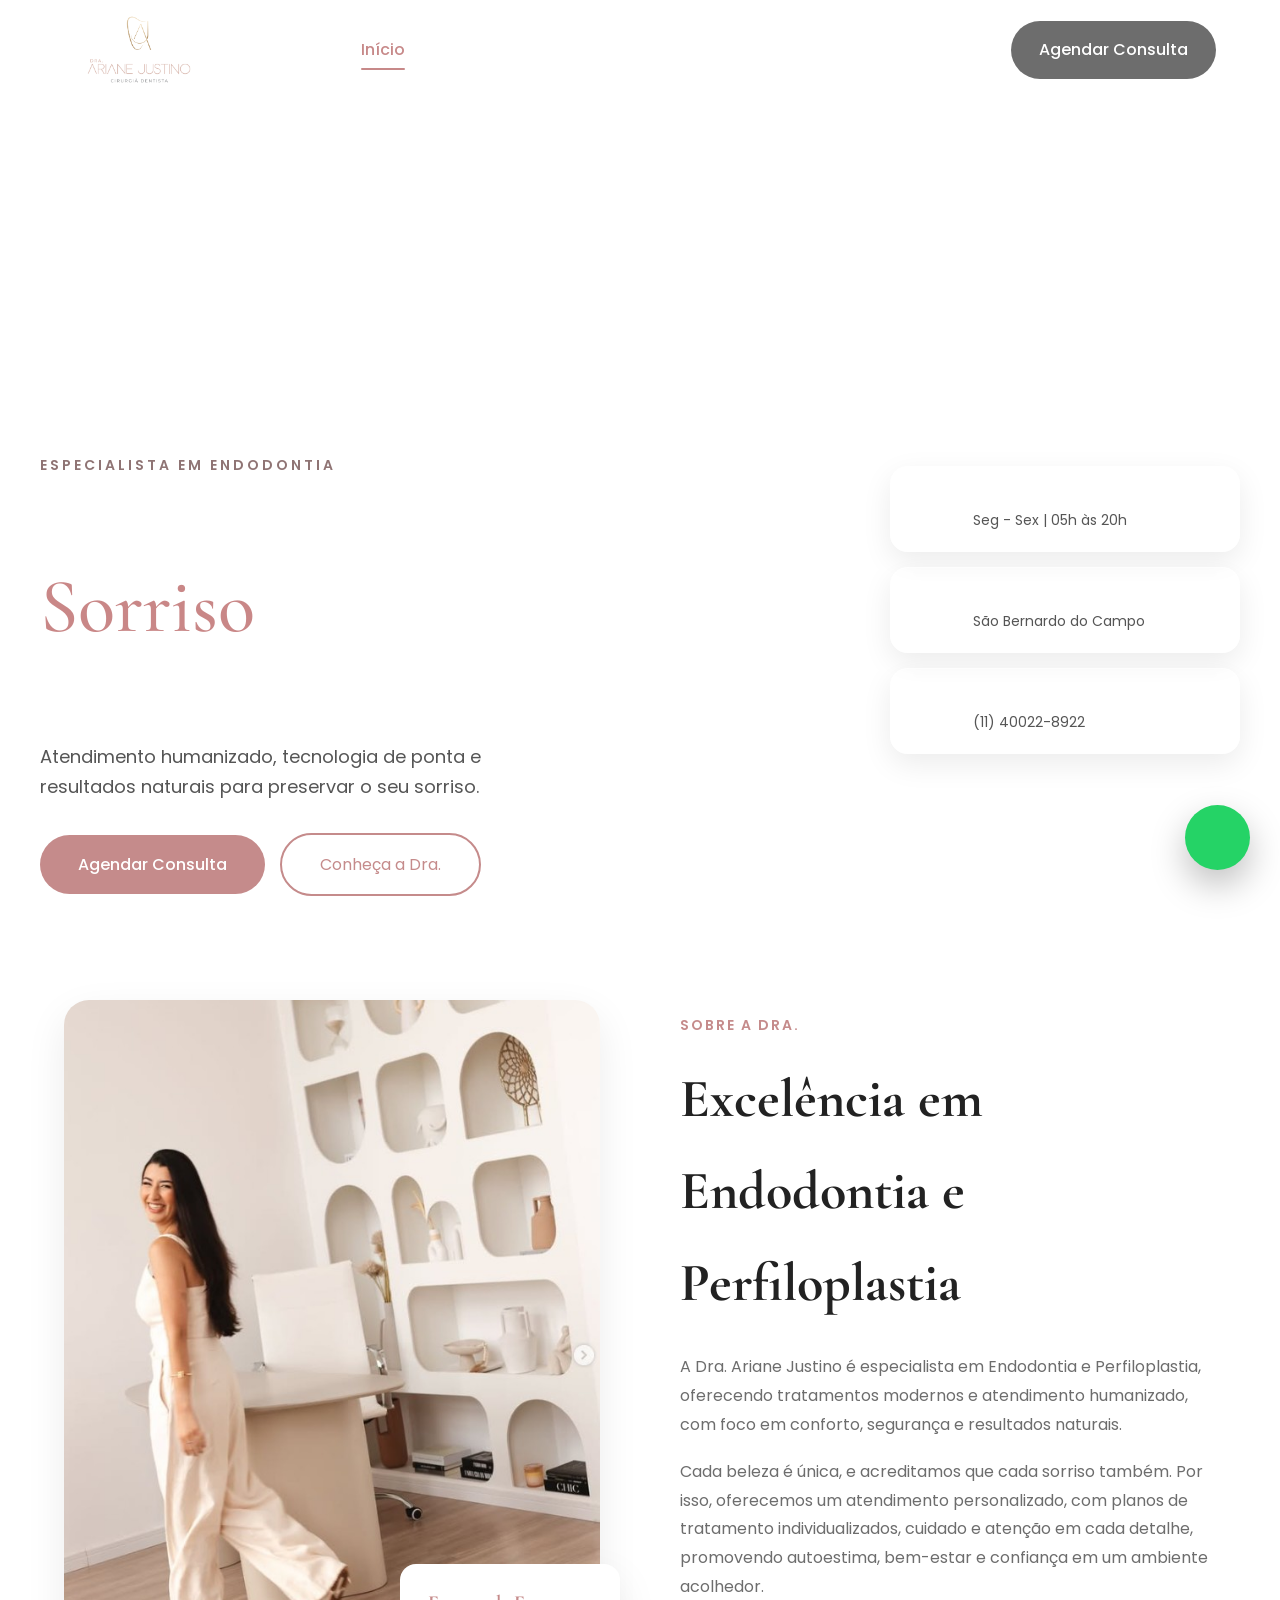
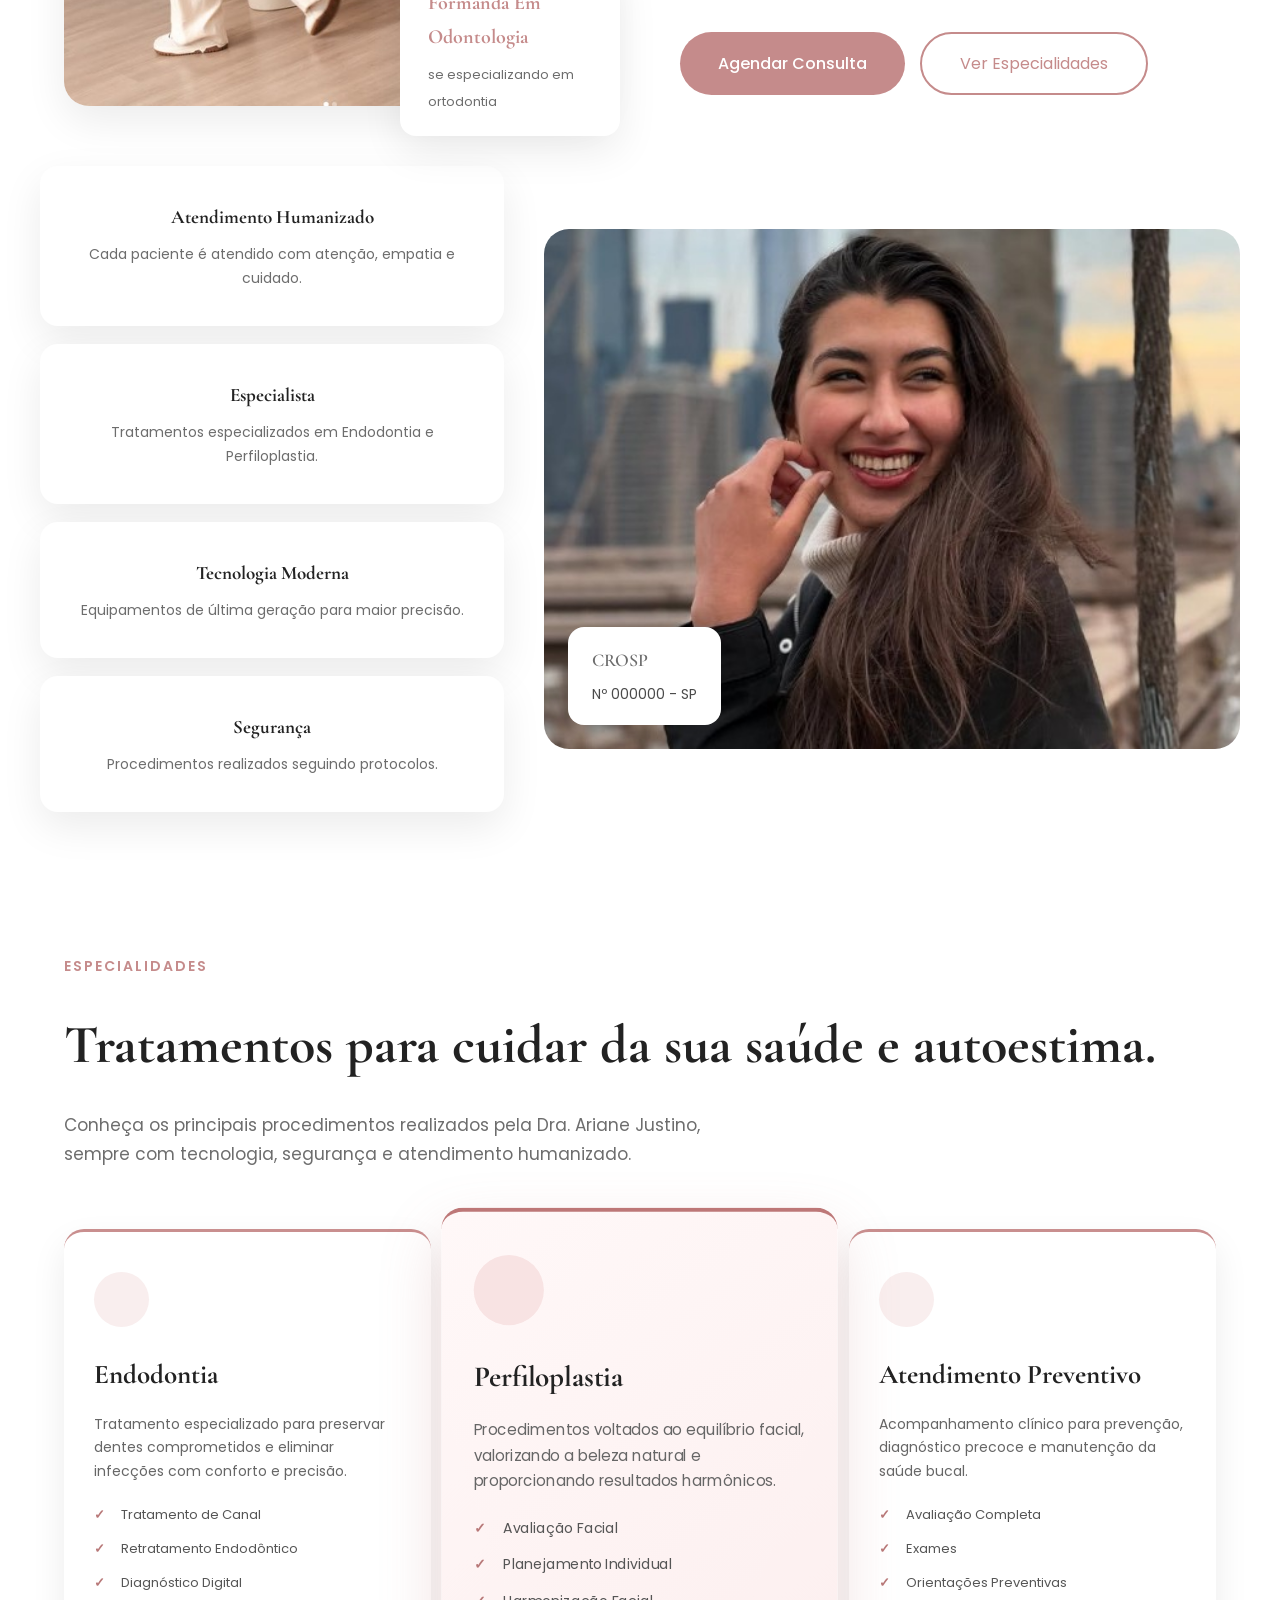
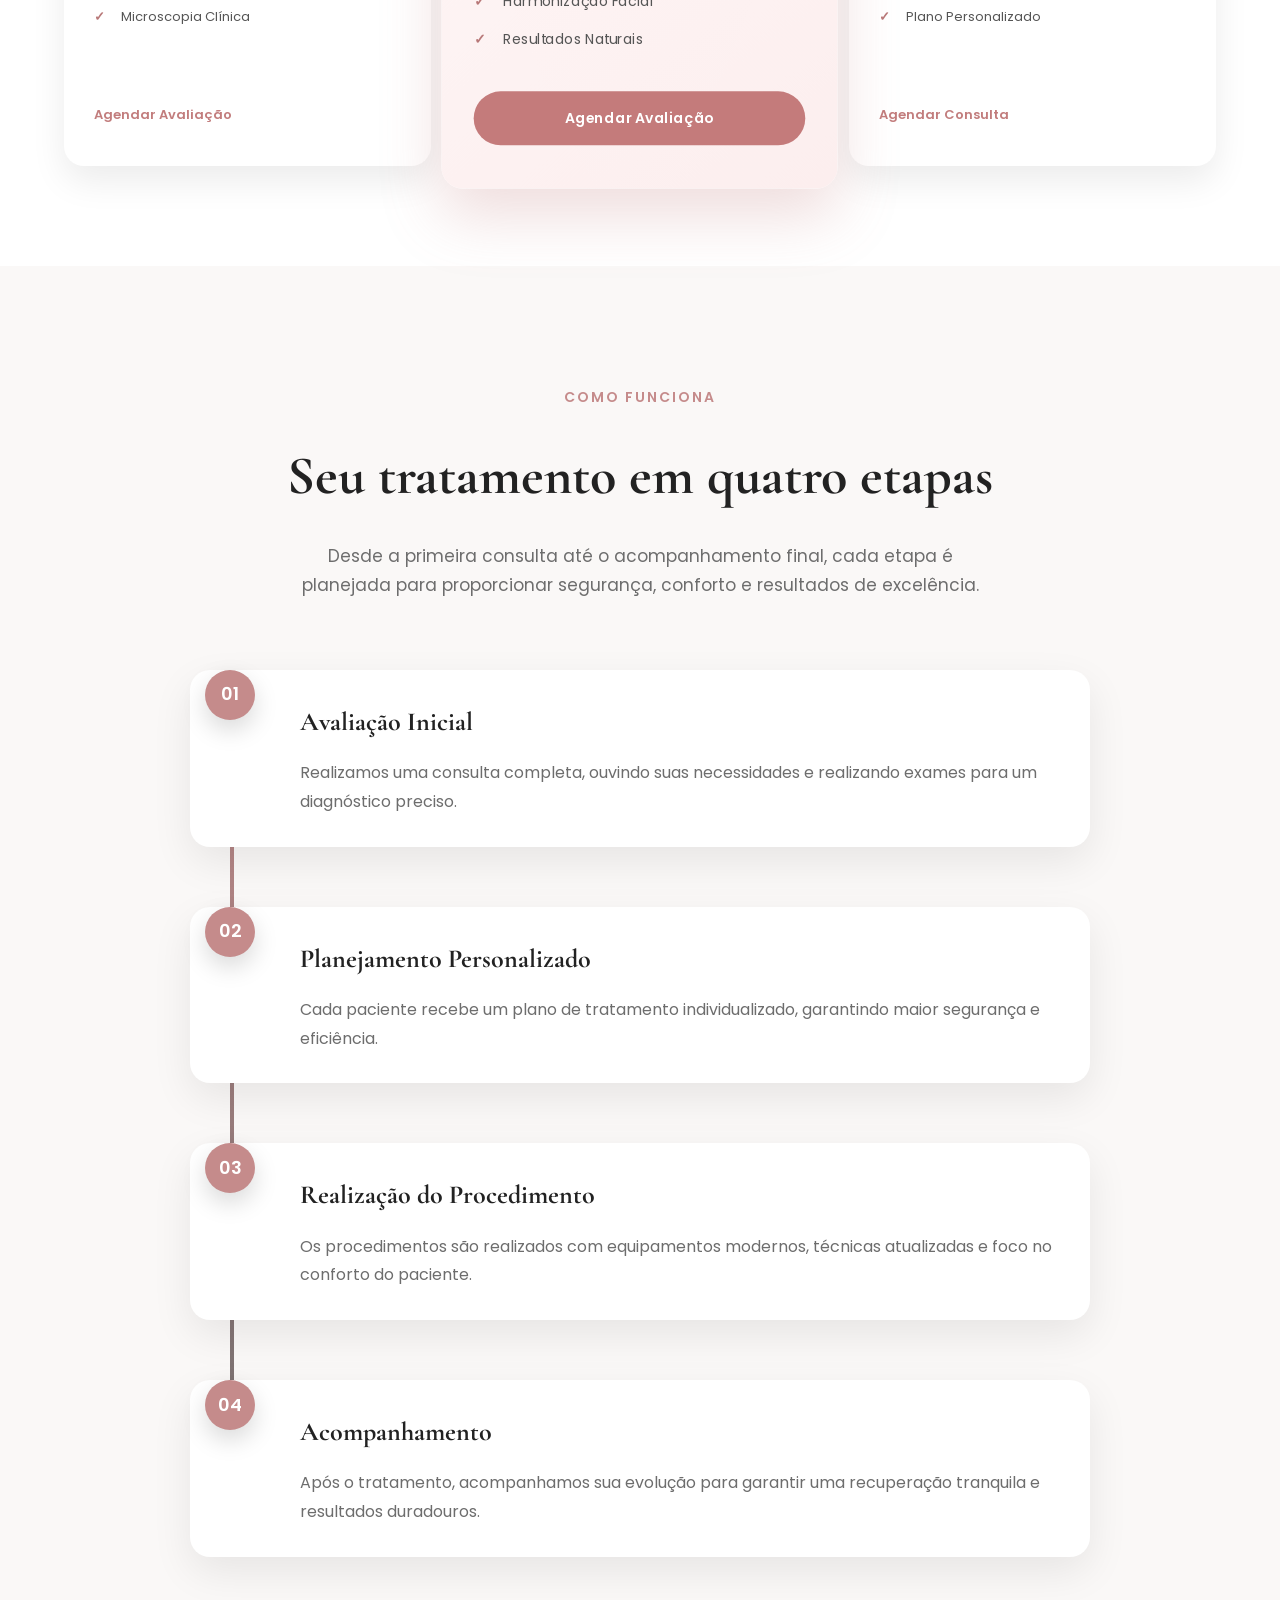
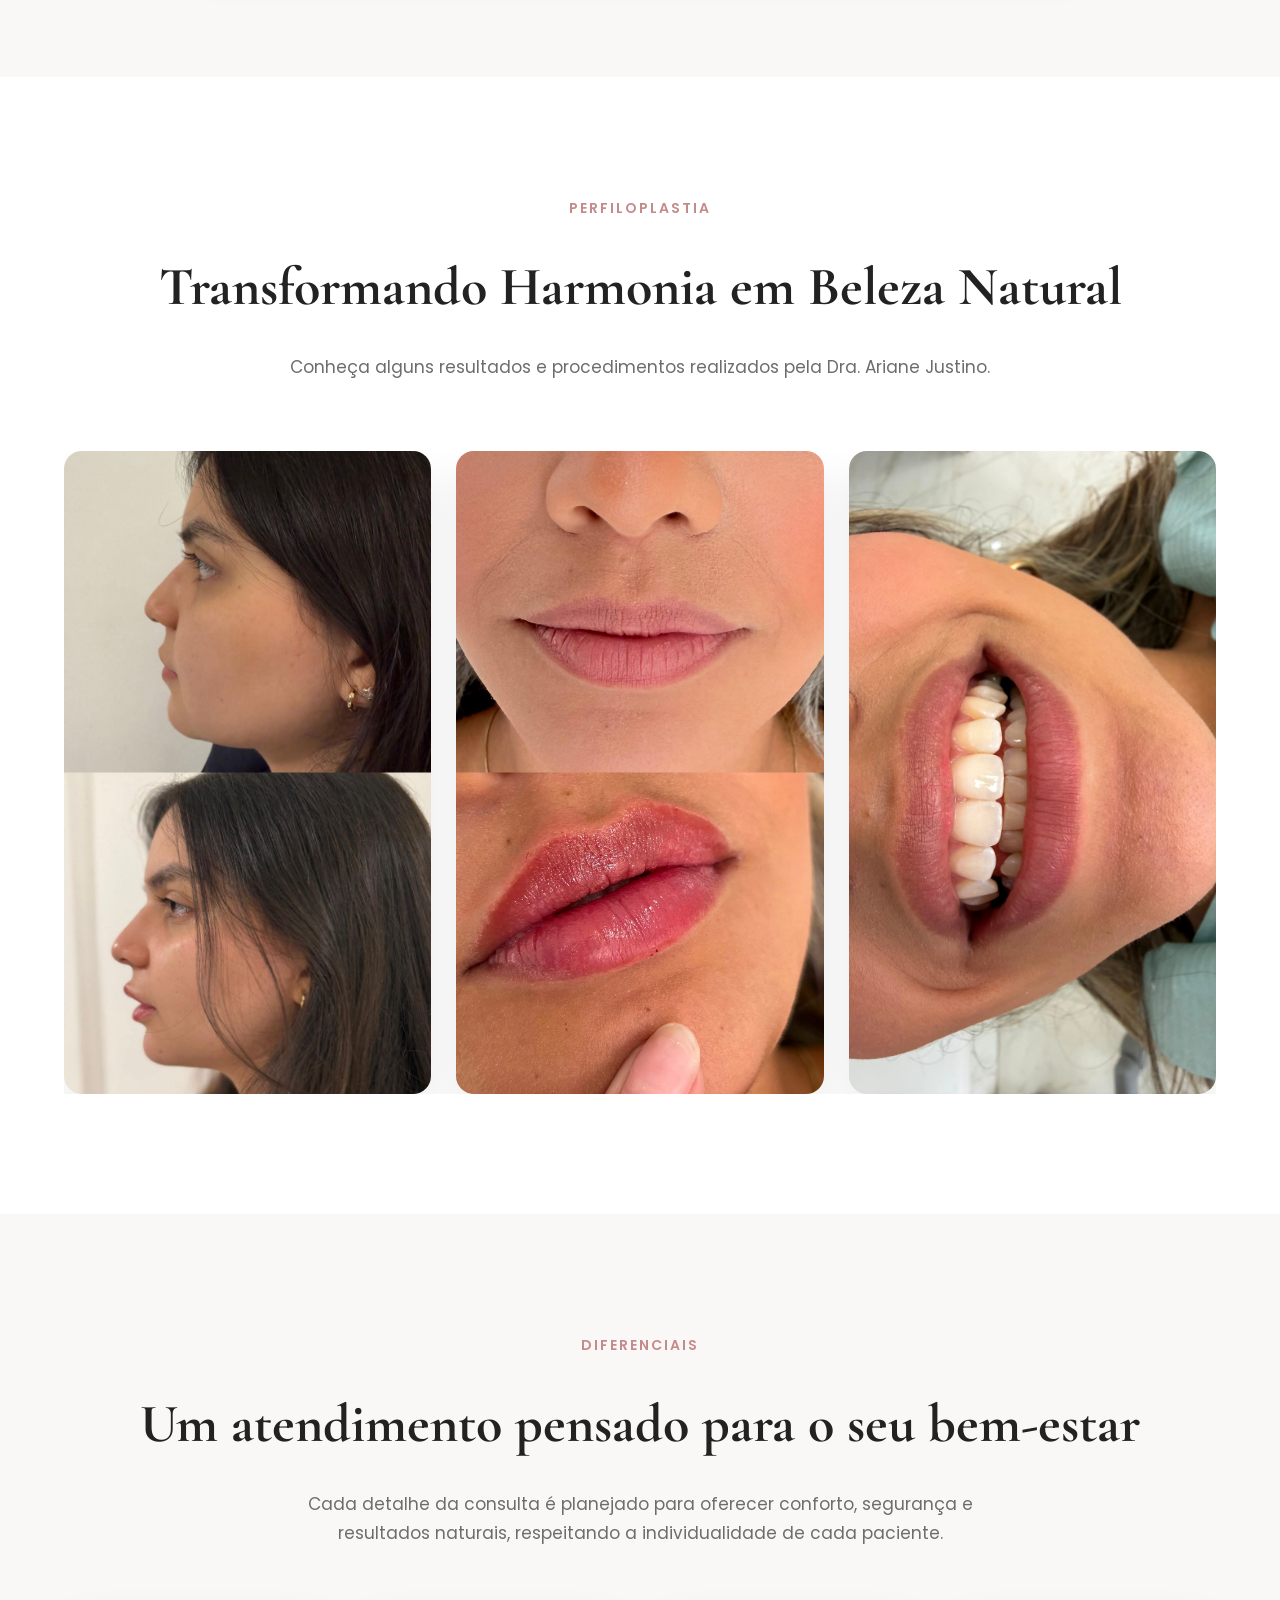
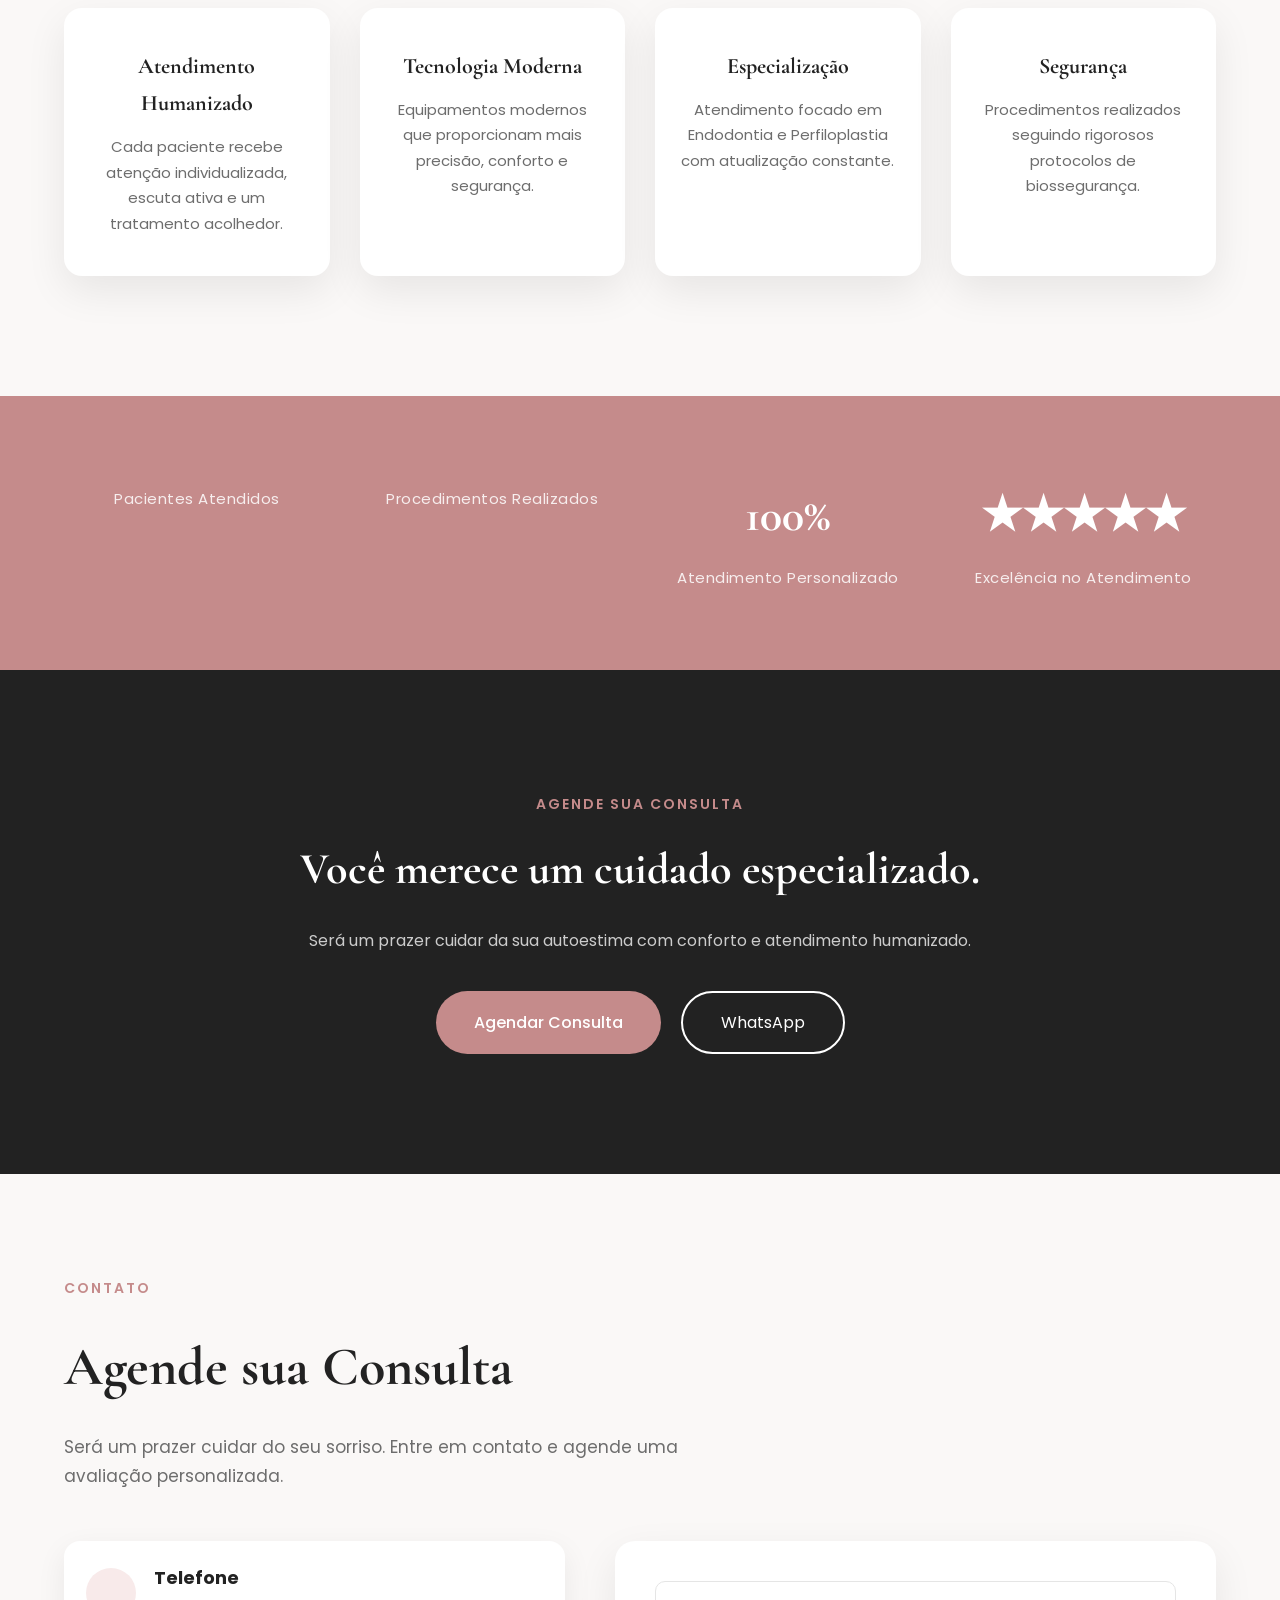
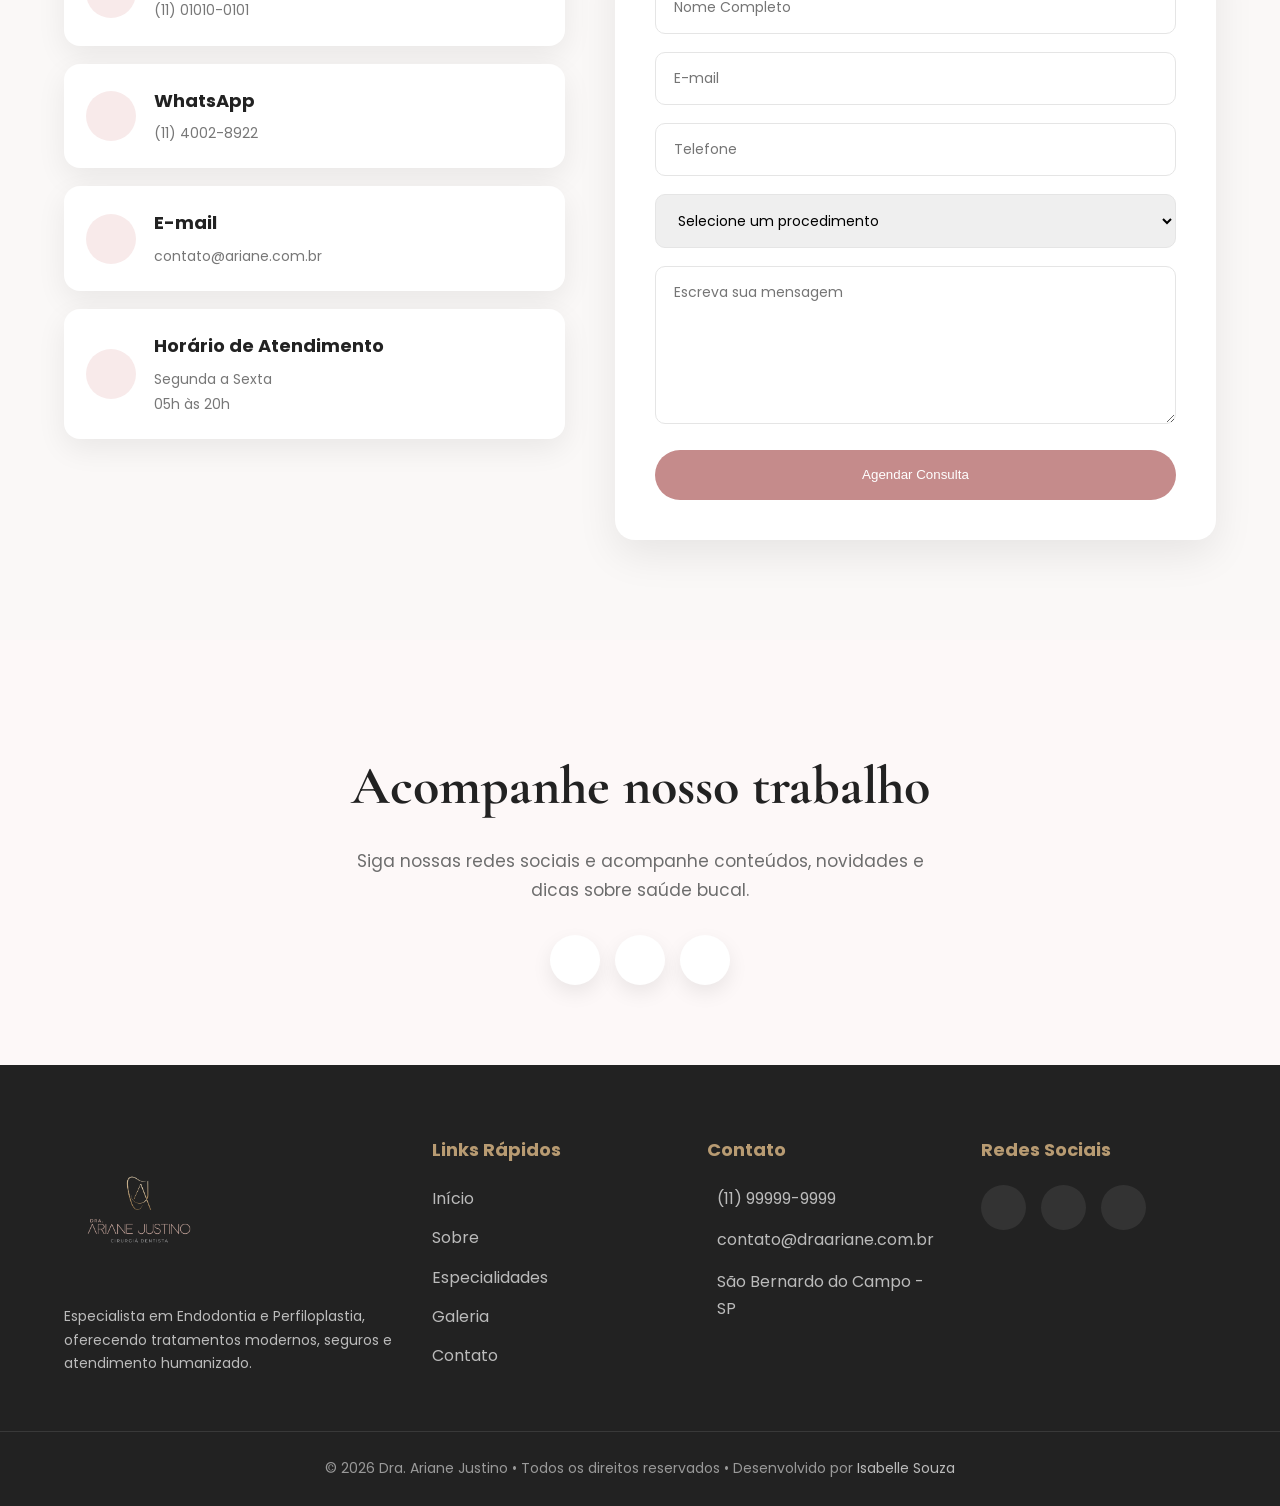
==== commit 279ab163: "fotos ajustadas e css limpo" ====
--- a/site-dentista/index.html
+++ b/site-dentista/index.html
@@ -137,7 +137,7 @@
         <!-- FOTO -->
         <div class="about-image">
 
-            <img src="img/ariane-justino.png" alt="Dra. Ariane Justino">
+            <img src="img/ariane .jpg" alt="Dra. Ariane Justino">
 
             <div class="experience-card">
                 <h2>formanda em odontologia</h2>
@@ -233,7 +233,7 @@
         <!-- FOTO -->
         <div class="about-photo">
 
-            <img src="img/dr-ariane-justino.png" alt="Dra. Ariane Justino">
+            <img src="img/dra.ariane.jpg" alt="Dra. Ariane Justino">
 
             <div class="crosp-card">
                 <h3>CROSP</h3>
